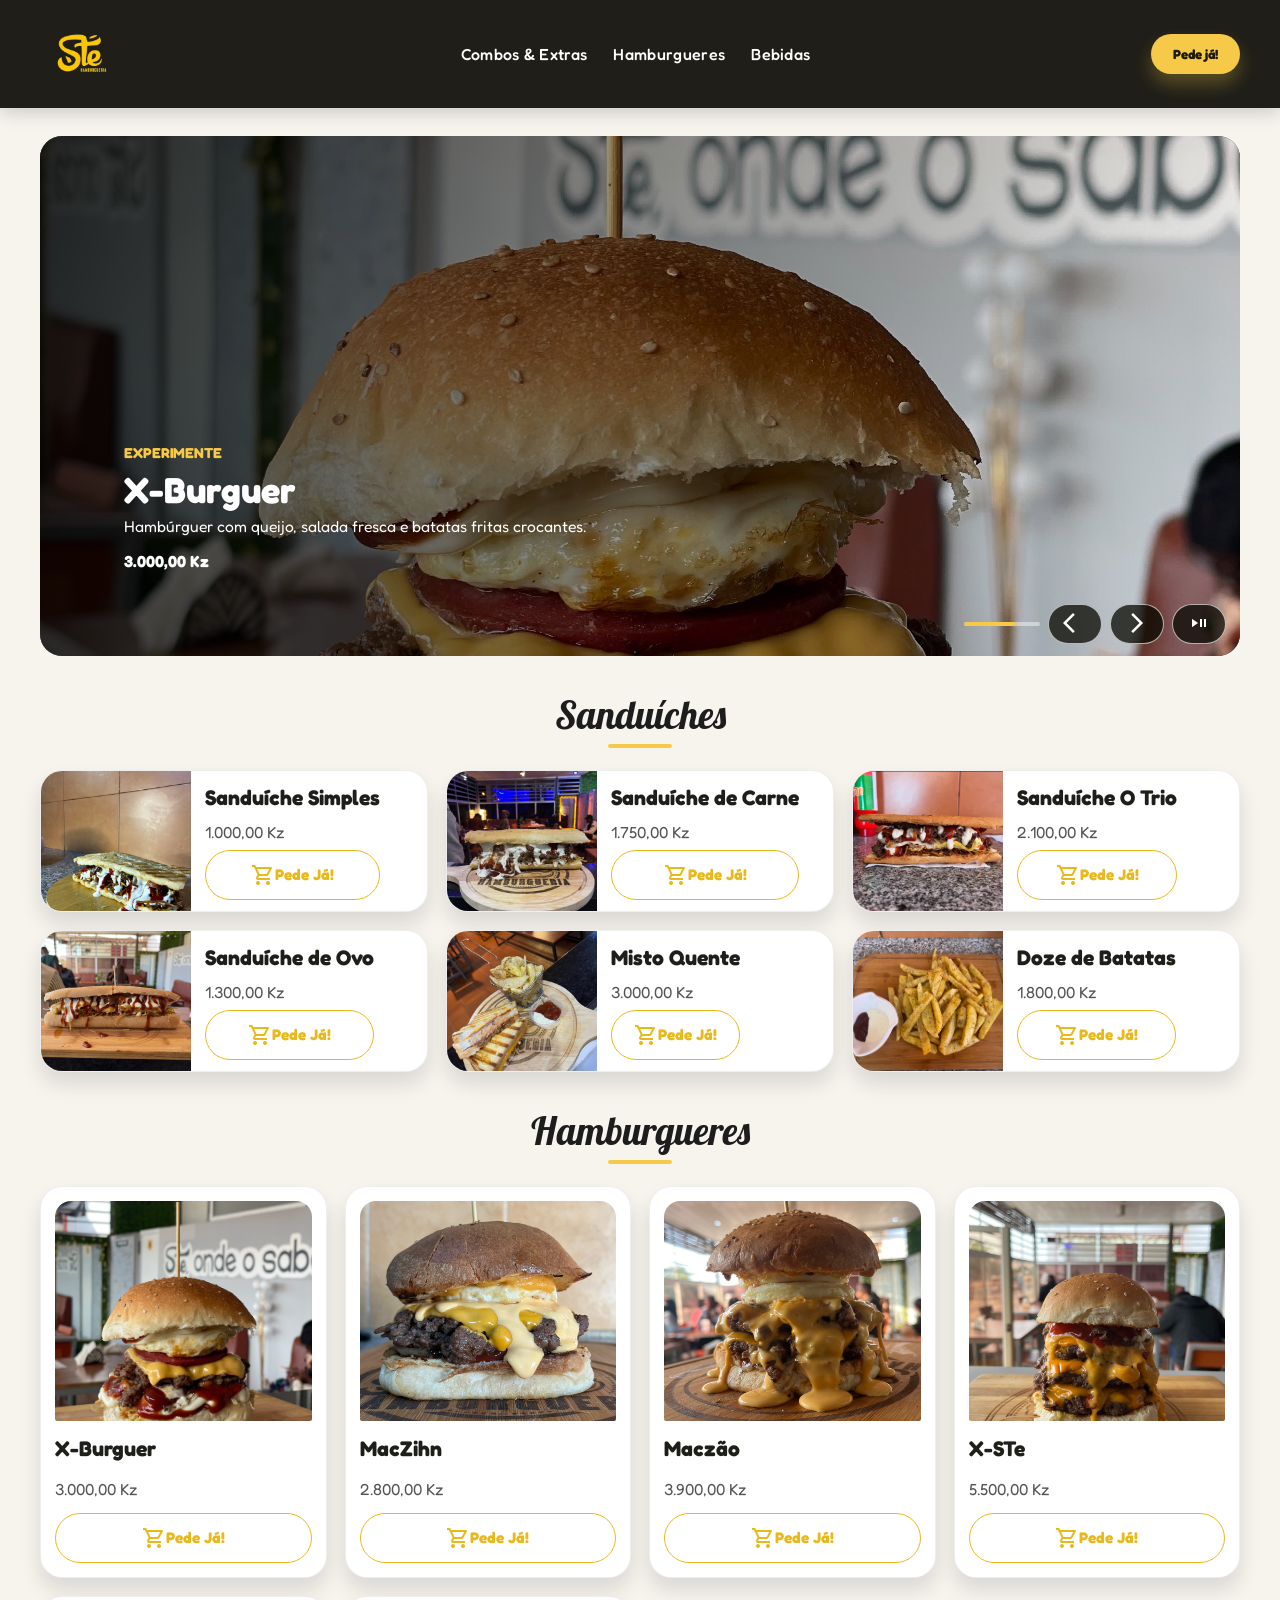
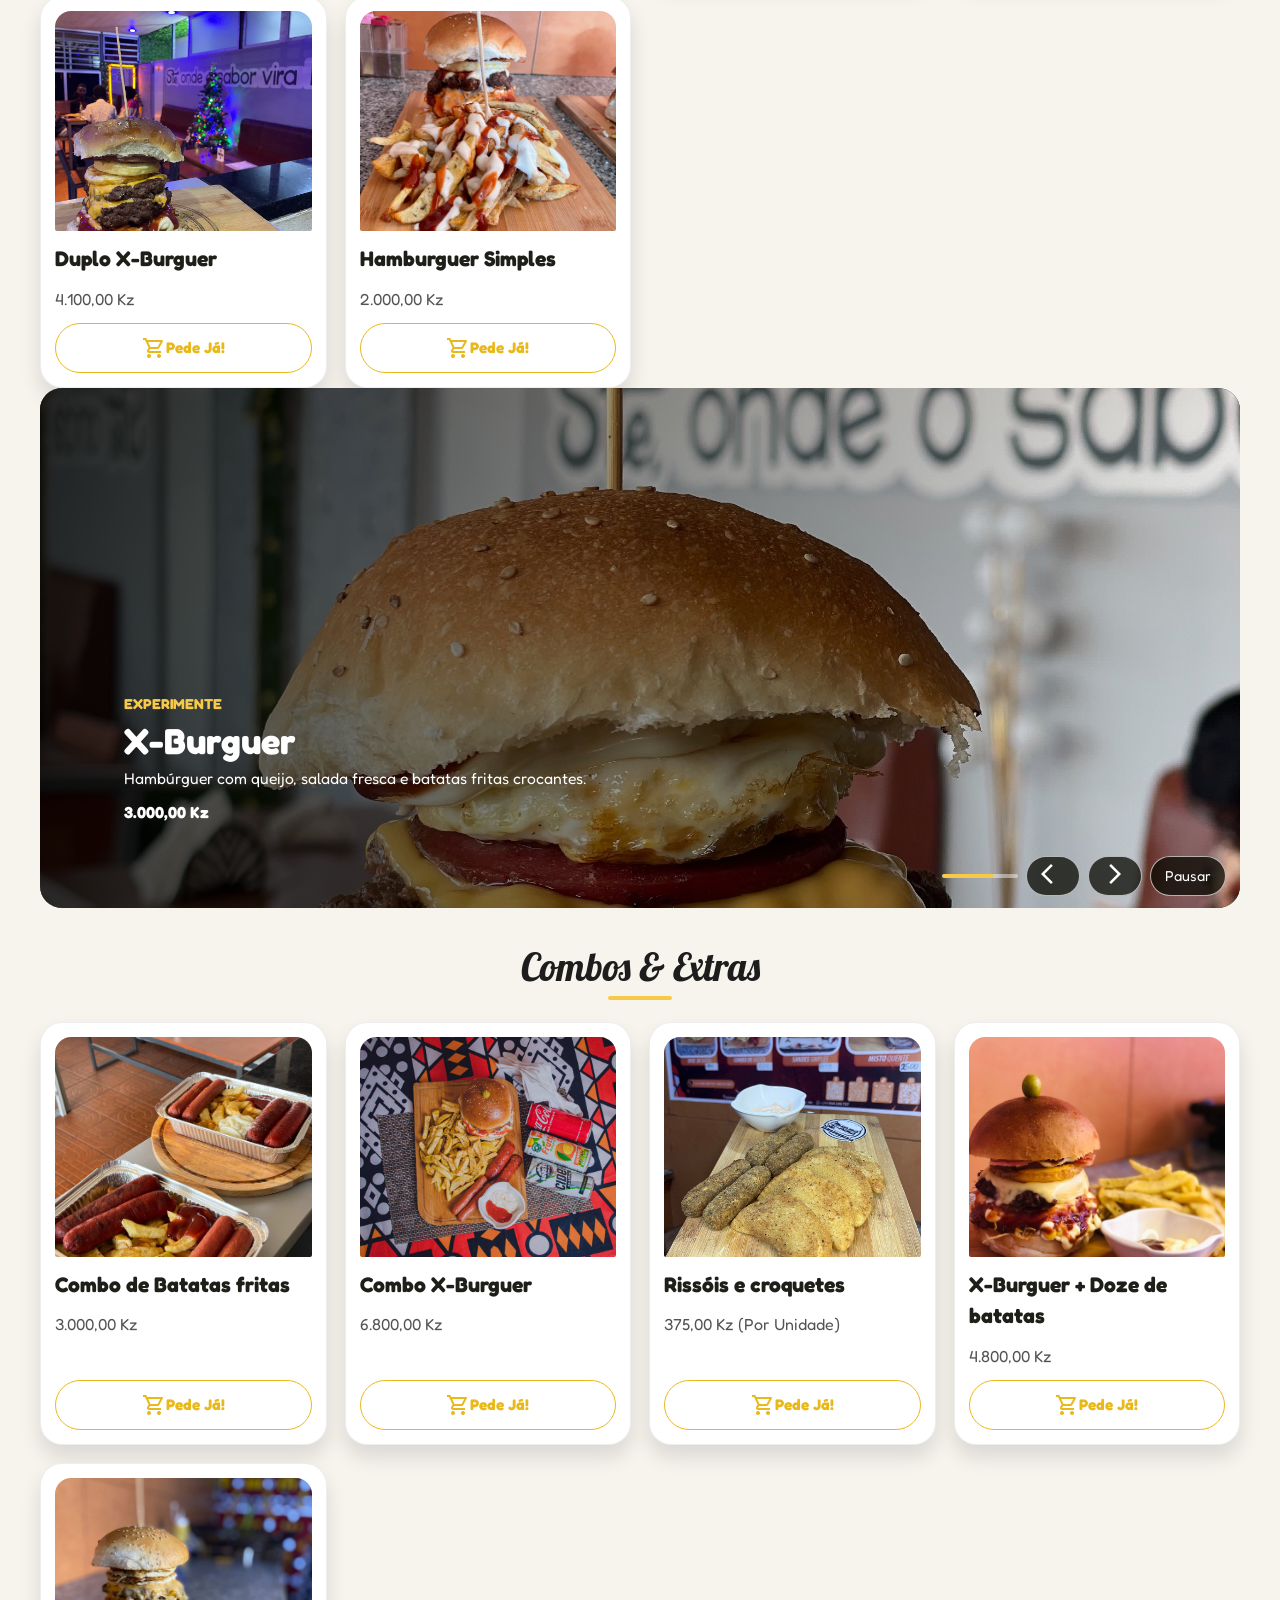
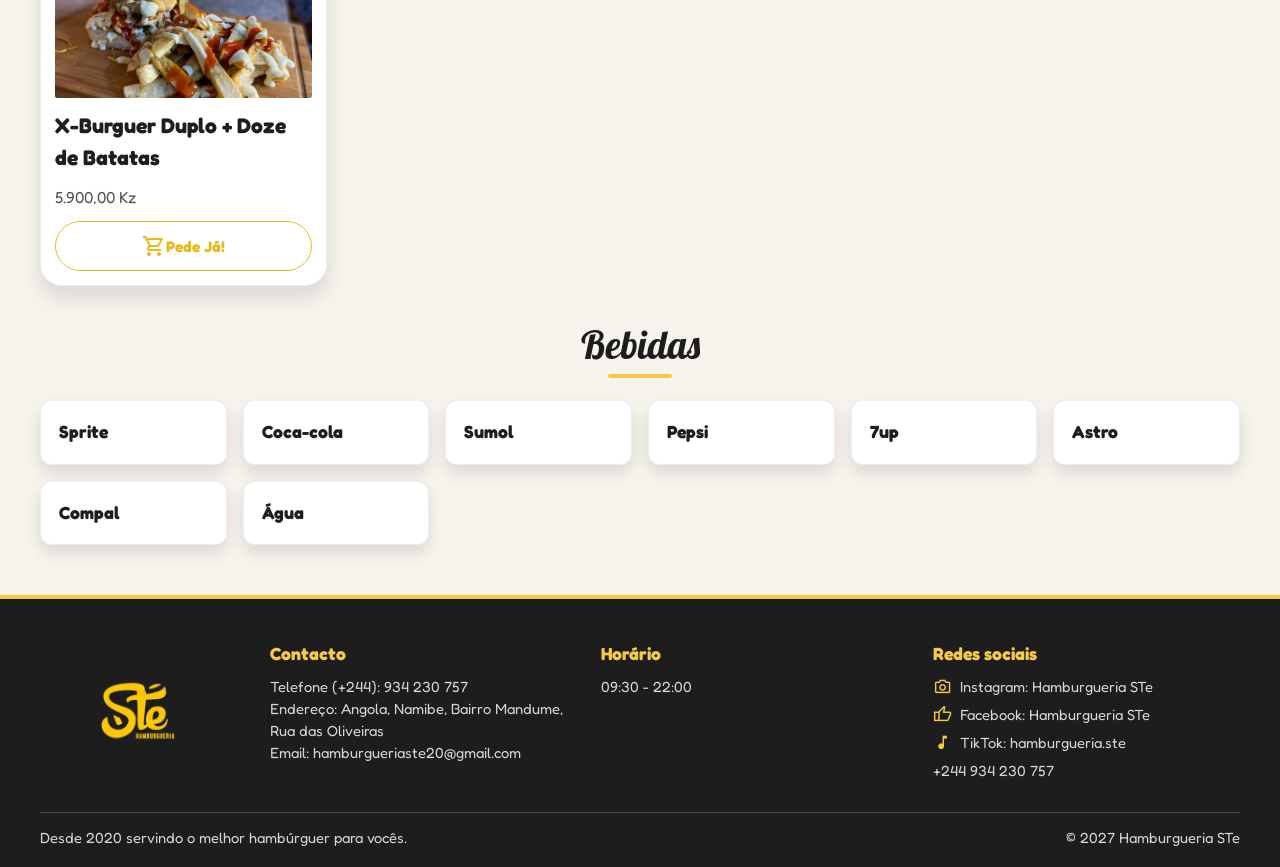
==== index.html @ 16512462 "Hamburgueria Ste" ====
<!DOCTYPE html>
<html lang="pt-br">
<head>
    <meta charset="UTF-8">
    <meta name="viewport" content="width=device-width, initial-scale=1.0">
    <title>STe | Hamburgueria & Pastelaria </title>
    <link rel="stylesheet" href="burguer.css">
    <link href="https://fonts.googleapis.com/css2?family=Material+Symbols+Outlined" rel="stylesheet" />
    <link rel="apple-touch-icon" sizes="180x180" href="/Informações/Menu/favicon_io/apple-touch-icon.png">
    <link rel="icon" type="image/png" sizes="32x32" href="/Informações/Menu/favicon_io/favicon-32x32.png">
    <link rel="icon" type="image/png" sizes="16x16" href="Informações/Menu/favicon_io/favicon-16x16.png">
    <link rel="manifest" href="/Informações/Menu/favicon_io/site.webmanifest">
    
</head>
<body>
    <header>
        <nav>
            <img src="Informações/logotipo-black sem fundo.jpeg" alt="Logo da Hamburgueria STe">
            <ul>
                <li><a href="#combos-extras">Combos & Extras</a></li>
                <li><a href="#hamburgueres">Hamburgueres</a></li>
                <li><a href="#bebidas">Bebidas</a></li>
            </ul>
            <a href="https://wa.me/244934230757?text=Ol%C3%A1%21%20Gostaria%20de%20fazer%20um%20pedido." target="_blank" rel="noopener noreferrer"><button>Pede já!</button></a>
        </nav>
    </header>
    <main>
        <section>
            <div class="banner-destaque" aria-label="Destaques de hambúrgueres">
                <img class="banner-imagem" src="Informações/Menu/X-Burguer.png" alt="X-Burguer">
                <div class="banner-conteudo">
                    <span>Experimente</span>
                    <h1 class="banner-titulo">X-Burguer</h1>
                    <p class="banner-descricao">Hambúrguer com queijo, salada fresca e batatas fritas crocantes.</p>
                    <strong class="banner-preco">3.000,00 Kz</strong>
                </div>
                <div class="banner-controles">
                    <div class="banner-progresso" role="progressbar" aria-label="Tempo até o próximo slide" aria-valuemin="0" aria-valuemax="100" aria-valuenow="0">
                        <span class="banner-progresso-preenchimento"></span>
                    </div>
                    <button class="banner-controle banner-anterior" type="button" aria-label="Ver slide anterior"><span class="material-symbols-outlined">arrow_back_ios</span></button>
                    <button class="banner-controle banner-proximo" type="button" aria-label="Ver próximo slide"><span class="material-symbols-outlined">arrow_forward_ios</span></button>
                    <button class="banner-controle banner-pausa" type="button" aria-label="Pausar slides" aria-pressed="false"><span class="material-symbols-outlined">play_pause</span></button>
                </div>
            </div>
        </section>
        <h1>Sanduíches</h1>
        <section class="Sandes">
            <section class="produtos">
                <img src="Informações/Menu/Sandes Simples.png" alt="Sanduíche Simples">
                <div class="info-produto">
                    <h2>Sanduíche Simples</h2>
                    <p>1.000,00 Kz </p>
                    <div class="pedido">
                         <span class="material-symbols-outlined">shopping_cart</span>Pede Já! 
                    </div>                    
                </div>
            </section>
            <section class="produtos">
                <img src="Informações/Menu/Sandes De Carne.png" alt="Sanduíche de Carne">
                <div class="info-produto">
                    <h2>Sanduíche de Carne</h2>
                    <p>1.750,00 Kz</p>
                    <div class="pedido">
                         <span class="material-symbols-outlined">shopping_cart</span>Pede Já!
                    </div>
                </div>
            </section>
            <section class="produtos">
                <img src="Informações/Menu/O Trio.png" alt="Sanduíche O Trio">
                <div class="info-produto">
                    <h2>Sanduíche O Trio</h2>
                    <p>2.100,00 Kz</p>
                    <div class="pedido">
                         <span class="material-symbols-outlined">shopping_cart</span>Pede Já!
                    </div>
                </div>
            </section>
            <section class="produtos">
                <img src="Informações/Menu/Sandes de Ovo e Salsicha.png" alt="Sanduíche de Ovo">
                <div class="info-produto">
                    <h2>Sanduíche de Ovo</h2>
                    <p>1.300,00 Kz</p>
                    <div class="pedido">
                         <span class="material-symbols-outlined">shopping_cart</span>Pede Já!
                    </div>
                </div>
            </section>
            <section class="produtos">
                <img src="Informações/Menu/Misto Quente.png" alt="Misto Quente">
                <div class="info-produto">
                    <h2>Misto Quente</h2>
                    <p>3.000,00 Kz</p>
                    <div class="pedido">
                         <span class="material-symbols-outlined">shopping_cart</span>Pede Já!
                    </div>
                </div>
            </section>
            <section class="produtos">
                <img src="Informações/Menu/Doze de Batatas.png" alt="Doze de Batatas">
                <div class="info-produto">
                    <h2>Doze de Batatas</h2>
                    <p>1.800,00 Kz</p>
                    <div class="pedido">
                         <span class="material-symbols-outlined">shopping_cart</span>Pede Já!
                    </div>
                </div>
            </section>
            
        </section>
        <h1>Hamburgueres</h1>
        <section class="Hamburgueres" id="hamburgueres">
            <section class="card-burguer">
                <img src="Informações/Menu/X-Burguer.png" alt="X-Burguer">
                <h2>X-Burguer</h2>
                <p>3.000,00 Kz</p>
                <div class="pedido">
                     <span class="material-symbols-outlined">shopping_cart</span>Pede Já!
                </div>
            </section>
            <section class="card-burguer">
                <img src="Informações/Menu/MacZinh.png" alt="MacZihn">
                <h2>MacZihn</h2>
                <p>2.800,00 Kz</p>
                <div class="pedido">
                     <span class="material-symbols-outlined">shopping_cart</span>Pede Já!
                </div>
            </section>
            <section class="card-burguer">
                <img src="Informações/Menu/Maczão.png" alt="Maczão">
                <h2>Maczão</h2>
                <p>3.900,00 Kz</p>
                <div class="pedido">
                     <span class="material-symbols-outlined">shopping_cart</span>Pede Já!
                </div>
            </section>
            <section class="card-burguer">
                <img src="Informações/Menu/X-STe.png" alt="X-STe">
                <h2>X-STe</h2>
                <p>5.500,00 Kz</p>
                <div class="pedido">
                     <span class="material-symbols-outlined">shopping_cart</span>Pede Já!
                </div>
            </section>
            <section class="card-burguer">
                <img src="Informações/Menu/Duplo X-Burguer.png" alt="Duplo X-Burguer">
                <h2>Duplo X-Burguer</h2>
                <p>4.100,00 Kz</p>
                <div class="pedido">
                     <span class="material-symbols-outlined">shopping_cart</span>Pede Já!
                </div>
            </section>
            <section class="card-burguer">
                <img src="Informações/Menu/O Clássico.png" alt="Hamburguer Simples">
                <h2>Hamburguer Simples</h2>
                <p>2.000,00 Kz</p>
                <div class="pedido">
                     <span class="material-symbols-outlined">shopping_cart</span>Pede Já!
                </div>
            </section>
        </section>
        <section>
            <div class="banner-destaque" aria-label="Destaques de hambúrgueres">
                <img class="banner-imagem" src="Informações/Menu/X-Burguer.png" alt="X-Burguer">
                <div class="banner-conteudo">
                    <span>Experimente</span>
                    <h1 class="banner-titulo">X-Burguer</h1>
                    <p class="banner-descricao">Hambúrguer com queijo, salada fresca e batatas fritas crocantes.</p>
                    <strong class="banner-preco">3.000,00 Kz</strong>
                </div>
                <div class="banner-controles">
                    <div class="banner-progresso" role="progressbar" aria-label="Tempo até o próximo slide" aria-valuemin="0" aria-valuemax="100" aria-valuenow="0">
                        <span class="banner-progresso-preenchimento"></span>
                    </div>
                    <button class="banner-controle banner-anterior" type="button" aria-label="Ver imagem anterior"><span class="material-symbols-outlined">arrow_back_ios</span></button>
                    <button class="banner-controle banner-proximo" type="button" aria-label="Ver próxima imagem"><span class="material-symbols-outlined">arrow_forward_ios</span></button>
                    <button class="banner-controle banner-pausa" type="button" aria-label="Pausar slides" aria-pressed="false">Pausar</button>
                </div>
            </div>
        </section>
        <h1 id="combos-extras">Combos & Extras</h1>
        <section class="Hamburgueres">
            <section class="card-burguer">
                <img src="Informações/Menu/Combo de Batatas fritas e Salsicha.png" alt="Combo de Batatas fritas">
                <h2>Combo de Batatas fritas</h2>
                <p>3.000,00 Kz</p>
                <div class="pedido">
                     <span class="material-symbols-outlined">shopping_cart</span>Pede Já!
                </div>
            </section>
            <section class="card-burguer">
                <img src="Informações/Menu/Combo X-Burguer.png" alt="Combo X-Burguer">
                <h2>Combo X-Burguer</h2>
                <p>6.800,00 Kz</p>
                <div class="pedido">
                     <span class="material-symbols-outlined">shopping_cart</span>Pede Já!
                </div>
            </section>
            <section class="card-burguer">
                <img src="Informações/Menu/Rissóis e croquetes.png" alt="Rissóis e croquetes">
                <h2>Rissóis e croquetes</h2>
                <p>375,00 Kz (Por Unidade)</p>
                <div class="pedido">
                     <span class="material-symbols-outlined">shopping_cart</span>Pede Já!
                </div>
            </section>
            <section class="card-burguer">
                <img src="Informações/Menu/X-Burguer + Doze de batatas.png" alt="X-Burguer + Doze de batatas">
                <h2>X-Burguer + Doze de batatas</h2>
                <p>4.800,00 Kz</p>
                <div class="pedido">
                     <span class="material-symbols-outlined">shopping_cart</span>Pede Já!
                </div>
            </section>
            <section class="card-burguer">
                <img src="Informações/Menu/X-Burguer Duplo + Doze de Batatas.png" alt="X-Burguer Duplo + Doze de Batatas">
                <h2>X-Burguer Duplo + Doze de Batatas</h2>
                <p>5.900,00 Kz</p>
                <div class="pedido">
                     <span class="material-symbols-outlined">shopping_cart</span>Pede Já!
                </div>
            </section>
        </section>
        <h1 id="bebidas">Bebidas</h1>
        <section class="lista-bebidas" aria-label="Bebidas disponíveis">
            <article class="bebida-item"><h2>Sprite</h2></article>
            <article class="bebida-item"><h2>Coca-cola</h2></article>
            <article class="bebida-item"><h2>Sumol</h2></article>
            <article class="bebida-item"><h2>Pepsi</h2></article>
            <article class="bebida-item"><h2>7up</h2></article>
            <article class="bebida-item"><h2>Astro</h2></article>
            <article class="bebida-item"><h2>Compal</h2></article>
            <article class="bebida-item"><h2>Água</h2></article>
        </section>
    </main>
    <dialog class="pedido-dialog" id="selecao-bebida">
        <form id="form-pedido">
            <span class="pedido-dialog-etiqueta">Seu pedido</span>
            <h2>Escolha uma bebida</h2>
            <p id="comida-selecionada" class="pedido-dialog-comida"></p>
            <fieldset class="bebidas-opcoes">
                <legend>Bebida</legend>
                <label class="bebida-opcao"><input type="radio" name="bebida" value="Sprite" required><span class="material-symbols-outlined" aria-hidden="true">local_drink</span><span>Sprite</span></label>
                <label class="bebida-opcao"><input type="radio" name="bebida" value="Coca-cola" required><span class="material-symbols-outlined" aria-hidden="true">local_drink</span><span>Coca-cola</span></label>
                <label class="bebida-opcao"><input type="radio" name="bebida" value="Sumol" required><span class="material-symbols-outlined" aria-hidden="true">local_drink</span><span>Sumol</span></label>
                <label class="bebida-opcao"><input type="radio" name="bebida" value="Pepsi" required><span class="material-symbols-outlined" aria-hidden="true">local_drink</span><span>Pepsi</span></label>
                <label class="bebida-opcao"><input type="radio" name="bebida" value="7up" required><span class="material-symbols-outlined" aria-hidden="true">local_drink</span><span>7up</span></label>
                <label class="bebida-opcao"><input type="radio" name="bebida" value="Astro" required><span class="material-symbols-outlined" aria-hidden="true">local_drink</span><span>Astro</span></label>
                <label class="bebida-opcao"><input type="radio" name="bebida" value="Compal" required><span class="material-symbols-outlined" aria-hidden="true">local_drink</span><span>Compal</span></label>
                <label class="bebida-opcao"><input type="radio" name="bebida" value="Água" required><span class="material-symbols-outlined" aria-hidden="true">water_drop</span><span>Água</span></label>
                <label class="bebida-opcao bebida-sem"><input type="radio" name="bebida" value="Nenhuma bebida" required><span class="material-symbols-outlined" aria-hidden="true">do_not_disturb_on</span><span>Nenhuma bebida</span></label>
            </fieldset>
            <div class="pedido-dialog-acoes">
                <button class="dialog-cancelar" id="cancelar-pedido" type="button">Cancelar</button>
                <button class="dialog-confirmar" type="submit" disabled>Enviar pelo WhatsApp</button>
            </div>
        </form>
    </dialog>
    <footer class="site-footer">
        <div class="footer-conteudo">
            <a class="footer-marca" href="burguer.html" aria-label="Página inicial da Hamburgueria STe">
                <img src="Informações/logotipo-black sem fundo.jpeg" alt="Logo da Hamburgueria STe">
            </a>
            <div class="footer-colunas">
                <section class="footer-bloco">
                    <h2>Contacto</h2>
                    <p>Telefone (+244): 934 230 757</p>
                    <p>Endereço: Angola, Namibe, Bairro Mandume, Rua das Oliveiras</p>
                    <p>Email: hamburgueriaste20@gmail.com</p>
                </section>
                <section class="footer-bloco">
                    <h2>Horário</h2>
                    <p>09:30 - 22:00</p>
                </section>
                <section class="footer-bloco">
                    <h2>Redes sociais</h2>
                    <a class="footer-social" href="https://www.instagram.com/hamburgueria.ste/" target="_blank" rel="noopener noreferrer" aria-label="Instagram da Hamburgueria STe">
                        <span class="material-symbols-outlined" aria-hidden="true">photo_camera</span><span>Instagram: Hamburgueria STe</span>
                    </a>
                    <a class="footer-social" href="https://www.facebook.com/HamburgueriaSTe/" target="_blank" rel="noopener noreferrer" aria-label="Facebook da Hamburgueria STe">
                        <span class="material-symbols-outlined" aria-hidden="true">thumb_up</span><span>Facebook: Hamburgueria STe</span>
                    </a>
                    <a class="footer-social" href="https://www.tiktok.com/@hamburgueria.ste" target="_blank" rel="noopener noreferrer" aria-label="TikTok da Hamburgueria STe">
                        <span class="material-symbols-outlined" aria-hidden="true">music_note</span><span>TikTok: hamburgueria.ste</span>
                    </a>
                    <p>+244 934 230 757</p>
                </section>
            </div>
        </div>
        <div class="footer-final">
            <p>Desde 2020 servindo o melhor hambúrguer para vocês.</p>
            <p>&copy; 2027 Hamburgueria STe</p>
        </div>
    </footer>
    <script>
        const numeroWhatsApp = "244934230757";
        const dialogPedido = document.getElementById("selecao-bebida");
        const formularioPedido = document.getElementById("form-pedido");
        const comidaSelecionada = document.getElementById("comida-selecionada");
        const botaoEnviarPedido = formularioPedido.querySelector("[type='submit']");
        let comidaDoPedido = "";

        document.querySelectorAll(".pedido").forEach((pedido) => {
            const produto = pedido.closest(".produtos, .card-burguer");
            const nomeProduto = produto?.querySelector("h2")?.textContent.trim();
            if (!nomeProduto) return;

            const botaoPedido = document.createElement("button");
            botaoPedido.className = pedido.className;
            botaoPedido.type = "button";
            botaoPedido.innerHTML = pedido.innerHTML;
            botaoPedido.addEventListener("click", () => {
                comidaDoPedido = nomeProduto;
                comidaSelecionada.textContent = comidaDoPedido;
                formularioPedido.reset();
                botaoEnviarPedido.disabled = true;
                dialogPedido.showModal();
            });
            pedido.replaceWith(botaoPedido);
        });

        document.getElementById("cancelar-pedido").addEventListener("click", () => {
            dialogPedido.close();
        });

        formularioPedido.addEventListener("change", (evento) => {
            if (evento.target.name === "bebida") {
                botaoEnviarPedido.disabled = !formularioPedido.querySelector("input[name='bebida']:checked");
            }
        });

        formularioPedido.addEventListener("submit", (evento) => {
            evento.preventDefault();
            const bebida = formularioPedido.querySelector("input[name='bebida']:checked")?.value;
            if (!bebida) return;

            const mensagem = bebida === "Nenhuma bebida"
                ? `Olá! Eu gostaria de ${comidaDoPedido} sem bebida.`
                : `Olá! Eu gostaria de ${comidaDoPedido} com ${bebida}.`;
            const urlWhatsApp = `https://wa.me/${numeroWhatsApp}?text=${encodeURIComponent(mensagem)}`;
            window.open(urlWhatsApp, "_blank", "noopener,noreferrer");
            dialogPedido.close();
        });

        const destaques = [
            {
                imagem: "Informações/Menu/X-Burguer.png",
                alt: "X-Burguer",
                nome: "X-Burguer",
                descricao: "Hambúrguer com queijo, salada fresca e batatas fritas crocantes.",
                preco: "3.000,00 Kz"
            },
            {
                imagem: "Informações/Menu/MacZinh.png",
                alt: "MacZihn",
                nome: "MacZihn",
                descricao: "Hambúrguer suculento com bacon e batatas fritas para acompanhar.",
                preco: "2.800,00 Kz"
            },
            {
                imagem: "Informações/Menu/Maczão.png",
                alt: "Maczão",
                nome: "Maczão",
                descricao: "Pão com gergelim, queijo derretido e salada fresca.",
                preco: "3.900,00 Kz"
            },
            {
                imagem: "Informações/Menu/X-STe.png",
                alt: "X-STe",
                nome: "X-STe",
                descricao: "Um hambúrguer caprichado, preparado para matar a sua fome.",
                preco: "5.500,00 Kz"
            },
            {
                imagem: "Informações/Menu/Duplo X-Burguer.png",
                alt: "Duplo X-Burguer",
                nome: "Duplo X-Burguer",
                descricao: "Hambúrguer com queijo e salada, acompanhado de batatas crocantes.",
                preco: "4.100,00 Kz"
            }
        ];

        function iniciarBanner(banner) {
            const bannerImagem = banner.querySelector(".banner-imagem");
            const bannerTitulo = banner.querySelector(".banner-titulo");
            const bannerDescricao = banner.querySelector(".banner-descricao");
            const bannerPreco = banner.querySelector(".banner-preco");
            const bannerProgresso = banner.querySelector(".banner-progresso");
            const bannerProgressoPreenchimento = banner.querySelector(".banner-progresso-preenchimento");
            const botaoPausa = banner.querySelector(".banner-pausa");
            const slides = destaques;
            const duracaoSlide = 6000;
            const duracaoTransicao = 450;
            let destaqueAtual = 0;
            let trocandoDestaque = false;
            let pausado = false;
            let somAtivo = false;
            let tempoDecorrido = 0;
            let inicioSlide = performance.now();
            let quadroProgresso;

            function aplicarDestaque(destaque) {
                bannerTitulo.textContent = destaque.nome;
                bannerDescricao.textContent = destaque.descricao;
                bannerPreco.textContent = destaque.preco;
                bannerImagem.src = destaque.imagem;
                bannerImagem.alt = destaque.alt;
            }

            function atualizarProgresso(agora) {
                if (pausado || trocandoDestaque) return;

                tempoDecorrido = agora - inicioSlide;
                const porcentagem = Math.min((tempoDecorrido / duracaoSlide) * 100, 100);
                bannerProgressoPreenchimento.style.width = `${porcentagem}%`;
                bannerProgresso.setAttribute("aria-valuenow", Math.round(porcentagem));

                if (tempoDecorrido >= duracaoSlide) {
                    mostrarDestaque(destaqueAtual + 1);
                    return;
                }

                quadroProgresso = requestAnimationFrame(atualizarProgresso);
            }

            function iniciarProgresso() {
                inicioSlide = performance.now() - tempoDecorrido;
                quadroProgresso = requestAnimationFrame(atualizarProgresso);
            }

            function mostrarDestaque(indice) {
                if (trocandoDestaque) return;

                trocandoDestaque = true;
                cancelAnimationFrame(quadroProgresso);
                banner.classList.add("trocando");

                setTimeout(() => {
                    destaqueAtual = (indice + slides.length) % slides.length;
                    aplicarDestaque(slides[destaqueAtual]);
                    banner.classList.remove("trocando");
                    bannerProgressoPreenchimento.style.width = "0%";
                    bannerProgresso.setAttribute("aria-valuenow", "0");
                    tempoDecorrido = 0;
                    trocandoDestaque = false;
                    if (!pausado) iniciarProgresso();
                }, duracaoTransicao);
            }

            banner.querySelector(".banner-anterior").addEventListener("click", () => {
                mostrarDestaque(destaqueAtual - 1);
            });

            banner.querySelector(".banner-proximo").addEventListener("click", () => {
                mostrarDestaque(destaqueAtual + 1);
            });

            botaoPausa.addEventListener("click", () => {
                if (trocandoDestaque) return;

                pausado = !pausado;
                botaoPausa.textContent = pausado ? "Continuar" : "Pausar";
                botaoPausa.setAttribute("aria-label", pausado ? "Continuar slides" : "Pausar slides");
                botaoPausa.setAttribute("aria-pressed", String(pausado));

                if (pausado) {
                    tempoDecorrido = performance.now() - inicioSlide;
                    cancelAnimationFrame(quadroProgresso);
                } else {
                    iniciarProgresso();
                }
            });

            aplicarDestaque(slides[destaqueAtual]);
            iniciarProgresso();
        }

        document.querySelectorAll(".banner-destaque").forEach(iniciarBanner);
    </script>
</body>
</html>
---- burguer.css ----
@charset "UTF-8";
@import url('https://fonts.googleapis.com/css2?family=Fredoka:wght@300;400;500;600;700&family=Lobster&display=swap');

:root {
    --preto: #080802e7;
    --preto-suave: #1d1d1d;
    --dourado: #f7c948;
    --dourado-escuro: #e9b91c;
    --off-white: #f7f4ee;
    --cinza-claro: #efeae2;
    --branco: #ffffff;
    --sombra: rgba(17, 17, 17, 0.12);
}

* {
    margin: 0;
    padding: 0;
    box-sizing: border-box;
}

html {
    scroll-behavior: smooth;
}

body {
    font-family: 'Fredoka', sans-serif;
    background: var(--off-white);
    color: var(--preto);
    overflow-x: clip;
    line-height: 1.5;
}

img {
    max-width: 100%;
    display: block;
}

header {
    background: var(--preto);
    box-shadow: 0 4px 18px rgba(0, 0, 0, 0.18);
    position: sticky;
    top: 0;
    z-index: 99;
}

nav {
    display: flex;
    align-items: center;
    justify-content: space-between;
    width: min(1200px, calc(100% - 32px));
    margin: 0 auto;
    padding: 14px 0;
}

nav ul {
    display: flex;
    align-items: center;
    gap: 26px;
    list-style: none;
}

nav ul li a {
    text-decoration: none;
    color: var(--branco);
    font-size: 1rem;
    font-weight: 500;
    letter-spacing: 0.02em;
    transition: color 0.2s ease;
}

nav ul li a:hover {
    color: var(--dourado);
}

nav > img {
    height: 80px;
    object-fit: contain;
}

.cta-button {
    text-decoration: none;
}

nav > a > button,
.btn,
.pedido {
    border: none;
    cursor: pointer;
    font-family: 'Fredoka', sans-serif;
    font-weight: 700;
    transition: transform 0.2s ease, box-shadow 0.2s ease;
}

nav > a > button {
    background: var(--dourado);
    color: var(--preto);
    padding: 12px 22px;
    border-radius: 999px;
    box-shadow: 0 10px 18px rgba(247, 201, 72, 0.28);
}

main {
    width: min(1200px, calc(100% - 32px));
    margin: 0 auto;
    padding: 28px 0 50px;
}

main > h1 {
    position: relative;
    width: fit-content;
    margin: 36px auto 22px;
    padding: 0 12px 10px;
    color: var(--preto-suave);
    font-family: 'Lobster', cursive;
    font-size: 2.4rem;
    font-weight: 400;
    line-height: 1.2;
    text-align: center;
}

main > h1::after {
    position: absolute;
    bottom: 0;
    left: 50%;
    width: 64px;
    height: 4px;
    transform: translateX(-50%);
    border-radius: 999px;
    background: var(--dourado);
    content: "";
}

.hero {
    display: grid;
    grid-template-columns: 1.1fr 0.9fr;
    align-items: center;
    gap: 32px;
    background: var(--preto);
    border-radius: 28px;
    padding: 38px 32px;
    box-shadow: 0 18px 35px rgba(17, 17, 17, 0.12);
    margin-bottom: 28px;
}

.hero-text {
    display: flex;
    flex-direction: column;
    gap: 18px;
}

.tag {
    align-self: flex-start;
    background: var(--dourado);
    color: var(--preto);
    border-radius: 999px;
    padding: 8px 16px;
    font-size: 0.76rem;
    font-weight: 700;
    letter-spacing: 0.06em;
    text-transform: uppercase;
}

.hero-text h1 {
    font-size: clamp(2.5rem, 5vw, 4
    rem);
    line-height: 1.03;
    color: var(--branco);
}

.hero-text p {
    font-size: 1.08rem;
    line-height: 1.7;
    color: rgba(255, 255, 255, 0.75);
    max-width: 560px;
}

.hero-actions {
    display: flex;
    align-items: center;
    gap: 14px;
    margin-top: 6px;
}

.btn {
    display: inline-flex;
    align-items: center;
    justify-content: center;
    text-decoration: none;
    padding: 14px 24px;
    border-radius: 999px;
    font-size: 1rem;
}

.btn-primary {
    background: var(--dourado);
    color: var(--preto);
    box-shadow: 0 12px 20px rgba(247, 201, 72, 0.26);
}

.btn-secondary {
    background: transparent;
    color: var(--branco);
    border: 1px solid rgba(255, 255, 255, 0.35);
}

.hero-visual {
    display: flex;
    justify-content: center;
}

.hero-visual img {
    width: min(100%, 500px);
    height: 420px;
    object-fit: cover;
    border-radius: 22px;
    border: 2px solid rgba(247, 201, 72, 0.35);
    box-shadow: 0 24px 32px rgba(0, 0, 0, 0.25);
}

.banners {
    display: grid;
    grid-template-columns: repeat(3, minmax(0, 1fr));
    gap: 18px;
    margin-bottom: 30px;
}

.banner {
    padding: 22px 20px;
    border-radius: 20px;
    display: flex;
    flex-direction: column;
    gap: 8px;
    box-shadow: 0 10px 20px rgba(17, 17, 17, 0.05);
    border: 1px solid rgba(17, 17, 17, 0.06);
}

.banner-red {
    background: var(--preto);
    color: var(--branco);
}

.banner-yellow {
    background: var(--dourado);
    color: var(--preto);
}

.banner-dark {
    background: #1f1f1f;
    color: var(--branco);
}

.banner strong {
    font-size: 1.2rem;
}

.banner span {
    opacity: 0.82;
}

.Sandes,
.Hamburgueres {
    display: grid;
    gap: 18px;
    margin-top: 18px;
}
    .lista-bebidas {
        display: grid;
        grid-template-columns: repeat(auto-fit, minmax(min(180px, 100%), 1fr));
        gap: 16px;
        margin-top: 18px;
    }
    .bebida-item {
        min-width: 0;
        padding: 18px;
        border: 1px solid rgba(17, 17, 17, 0.07);
        border-radius: 12px;
        background: var(--branco);
        box-shadow: 0 8px 16px var(--sombra);
    }
    .bebida-item h2 {
        color: var(--preto);
        font-size: 1.1rem;
    }
    .bebida-item p {
        margin-top: 6px;
        color: rgba(17, 17, 17, 0.72);
    }

.Sandes {
    grid-template-columns: repeat(auto-fit, minmax(min(300px, 100%), 1fr));
}

.Hamburgueres {
    grid-template-columns: repeat(auto-fit, minmax(min(240px, 100%), 1fr));
}

.produtos,
.card-burguer {
    background: var(--branco);
    border: 1px solid rgba(17, 17, 17, 0.07);
    border-radius: 22px;
    box-shadow: 0 12px 20px var(--sombra);
    overflow: hidden;
}

.produtos {
    display: flex;
    align-items: center;
    gap: 14px;
}

.produtos img {
    width: 150px;
    height: 140px;
    object-fit: cover;
    border-top-left-radius: 16px;
    border-bottom-left-radius: 16px;
    flex-shrink: 0;
}

.info-produto {
    display: flex;
    flex-direction: column;
    gap: 6px;
}

.info-produto h2,
.card-burguer h2 {
    font-size: 1.32rem;
    color: var(--preto);
}

.info-produto p,
.card-burguer p {
    color: rgba(17, 17, 17, 0.72);
    line-height: 1.5;
}

.card-burguer {
    display: flex;
    flex-direction: column;
    gap: 12px;
    padding: 14px;
}

.card-burguer img {
    width: 100%;
    height: 220px;
    object-fit: cover;
    border-top-left-radius: 16px;
    border-top-right-radius: 16px;
    border-bottom-left-radius: 2px;
    border-bottom-right-radius: 2px;
}

.pedido {
    margin-top: auto;
    display: inline-flex;
    align-items: center;
    justify-content: center;
    background: #ffffff;
    border: var(--dourado-escuro);
    color: var(--dourado-escuro);
    padding: 12px 18px;
    border-radius: 999px;
    font-size: 0.96rem;
    border: 1px solid ;
    text-decoration: none;
        font-family: 'Fredoka', sans-serif;
        font-weight: 700;
        cursor: pointer;
}

.pedido:hover {
    color: var(--preto-suave);
    background: var(--dourado-escuro);
    transition-delay: 0.5s;
    transition: color 1s;
}

.banner-destaque {
    position: relative;
    width: 100%;
    min-width: 0;
    height: clamp(360px, 44vw, 520px);
    margin-bottom: 30px;
    overflow: hidden;
    border-radius: 22px;
    background: var(--preto-suave);
}

.banner-destaque::after {
    position: absolute;
    inset: 0;
    background: linear-gradient(90deg, rgba(0, 0, 0, 0.78), rgba(0, 0, 0, 0.04));
    content: "";
}

.banner-destaque img {
    position: absolute;
    inset: 0;
    width: 100%;
    height: 100%;
    object-fit: cover;
    transition: opacity 0.45s cubic-bezier(0.22, 0.61, 0.36, 1), transform 0.45s cubic-bezier(0.22, 0.61, 0.36, 1);
}

.banner-destaque img[hidden] {
    display: none;
}

.banner-conteudo {
    position: absolute;
    z-index: 1;
    right: 7%;
    bottom: 16%;
    left: 7%;
    max-width: 520px;
    color: var(--branco);
    transition: opacity 0.45s cubic-bezier(0.22, 0.61, 0.36, 1), transform 0.45s cubic-bezier(0.22, 0.61, 0.36, 1);
}

.banner-conteudo span {
    color: var(--dourado);
    font-weight: 700;
    font-size: 0.9rem;
    text-transform: uppercase;
}

.banner-conteudo h1 {
    margin: 6px 0;
    font-size: 2.25rem;
    line-height: 1.1;
}

.banner-conteudo p {
    font-size: 0.98rem;
}

.banner-conteudo strong {
    display: block;
    margin-top: 10px;
    color: var(--branco);
    font-size: 1rem;
    font-weight: 700;
}

.banner-controles {
    position: absolute;
    z-index: 2;
    right: 14px;
    bottom: 12px;
    display: flex;
    align-items: center;
    gap: 8px;
}

.banner-controle {
    min-height: 40px;
    padding: 0 14px;
    border: 1px solid rgba(255, 255, 255, 0.65);
    border-radius: 999px;
    background: rgba(8, 8, 2, 0.75);
    color: var(--branco);
    cursor: pointer;
    font-family: 'Fredoka', sans-serif;
    font-size: 0.9rem;
    transition: background 0.2s ease, color 0.2s ease;
}

.banner-controle:focus-visible {
    outline: 2px solid var(--dourado);
    outline-offset: 2px;
}

.banner-progresso {
    flex: 0 1 76px;
    width: 76px;
    min-width: 48px;
    height: 4px;
    overflow: hidden;
    border-radius: 999px;
    background: rgba(255, 255, 255, 0.45);
}

.banner-progresso span {
    display: block;
    width: 0;
    height: 100%;
    border-radius: inherit;
    background: var(--dourado);
}

.banner-destaque.trocando img {
    opacity: 0;
    transform: scale(1.02);
}

.banner-destaque.trocando .banner-conteudo {
    opacity: 0;
    transform: translateY(10px);
}

.site-footer {
    padding: 42px max(16px, calc((100% - 1200px) / 2)) 18px;
    background: var(--preto-suave);
    color: var(--branco);
    border-top: 4px solid var(--dourado);
}

.footer-conteudo {
    display: grid;
    grid-template-columns: 190px 1fr;
    align-items: center;
    gap: 40px;
}

.footer-marca img {
    width: 100%;
    max-width: 190px;
    max-height: 120px;
    object-fit: contain;
}

.footer-colunas {
    display: grid;
    grid-template-columns: repeat(3, minmax(0, 1fr));
    gap: 24px;
}

.footer-bloco h2 {
    margin-bottom: 8px;
    color: var(--dourado);
    font-size: 1.1rem;
}

.footer-bloco p,
.footer-final p {
    overflow-wrap: anywhere;
    color: rgba(255, 255, 255, 0.82);
    font-size: 0.92rem;
}

.footer-social {
    display: flex;
    align-items: center;
    gap: 8px;
    margin-bottom: 6px;
    color: rgba(255, 255, 255, 0.82);
    font-size: 0.92rem;
    text-decoration: none;
}

.footer-social .material-symbols-outlined {
    color: var(--dourado);
    font-size: 1.2rem;
}

.footer-social:hover {
    color: var(--dourado);
}

#hamburgueres,
#combos-extras {
    scroll-margin-top: 120px;
}

.footer-final {
    display: flex;
    justify-content: space-between;
    gap: 16px;
    margin-top: 30px;
    padding-top: 14px;
    border-top: 1px solid rgba(255, 255, 255, 0.2);
}
.pedido-dialog {
    width: min(460px, calc(100% - 32px));
    max-height: min(90vh, 680px);
    margin: auto;
    padding: 24px;
    overflow-y: auto;
    border: 0;
    border-radius: 16px;
    background: var(--off-white);
    color: var(--preto);
    box-shadow: 0 20px 60px rgba(0, 0, 0, 0.3);
}

.pedido-dialog::backdrop {
    background: rgba(0, 0, 0, 0.65);
    backdrop-filter: blur(3px);
}

.pedido-dialog-etiqueta {
    color: #86630b;
    font-size: 0.76rem;
    font-weight: 700;
    text-transform: uppercase;
}

.pedido-dialog h2 {
    margin: 4px 0 8px;
    font-size: 1.6rem;
}

.pedido-dialog-comida {
    margin-bottom: 16px;
    padding: 10px 12px;
    border-left: 3px solid var(--dourado-escuro);
    background: var(--branco);
    font-weight: 600;
}

.bebidas-opcoes {
    display: grid;
    grid-template-columns: repeat(3, minmax(0, 1fr));
    gap: 8px;
    min-width: 0;
    padding: 0;
    border: 0;
}

.bebidas-opcoes legend {
    margin-bottom: 8px;
    font-weight: 600;
}

.bebida-opcao {
    position: relative;
    display: flex;
    min-width: 0;
    min-height: 78px;
    flex-direction: column;
    align-items: center;
    justify-content: center;
    gap: 5px;
    padding: 8px 5px;
    border: 1px solid rgba(17, 17, 17, 0.14);
    border-radius: 10px;
    background: var(--branco);
    color: var(--preto);
    cursor: pointer;
    font-size: 0.86rem;
    font-weight: 600;
    text-align: center;
    transition: border-color 0.18s ease, background 0.18s ease, box-shadow 0.18s ease;
}

.bebida-opcao input {
    position: absolute;
    inset: 0;
    width: 100%;
    height: 100%;
    margin: 0;
    opacity: 0;
    cursor: pointer;
}

.bebida-opcao:has(input:checked) {
    border-color: var(--dourado-escuro);
    background: #fff8e5;
    box-shadow: inset 0 0 0 1px var(--dourado-escuro);
}

.bebida-opcao:has(input:focus-visible) {
    outline: 2px solid var(--preto-suave);
    outline-offset: 2px;
}

.bebida-opcao .material-symbols-outlined {
    color: #86630b;
    font-size: 1.35rem;
}

.bebida-sem {
    grid-column: span 2;
    min-height: 54px;
    flex-direction: row;
}

.pedido-dialog-acoes {
    display: flex;
    flex-wrap: wrap;
    justify-content: flex-end;
    gap: 10px;
    margin-top: 20px;
}

.pedido-dialog-acoes button {
    min-height: 44px;
    padding: 0 14px;
    border: 0;
    border-radius: 8px;
    font: inherit;
    font-weight: 600;
    cursor: pointer;
}

.dialog-cancelar {
    background: var(--cinza-claro);
    color: var(--preto);
}

.dialog-confirmar {
    background: var(--dourado);
    color: var(--preto);
}

.dialog-confirmar:disabled {
    cursor: not-allowed;
    opacity: 0.5;
}

#bebidas {
    scroll-margin-top: 120px;
}

@media (prefers-reduced-motion: reduce) {
    .banner-destaque img,
    .banner-conteudo,
    .banner-controle {
        transition: none;
    }
}

@media (max-width: 840px) {
    nav {
        flex-wrap: wrap;
        justify-content: center;
        gap: 12px;
        padding: 18px 0;
    }

    nav ul {
        width: 100%;
        justify-content: center;
        flex-wrap: wrap;
    }

    .hero {
        grid-template-columns: 1fr;
        text-align: center;
    }

    .banner-destaque {
        height: clamp(360px, 58vw, 480px);
    }

    .hero-text {
        align-items: center;
    }

    .hero-actions {
        justify-content: center;
        flex-wrap: wrap;
    }

    .banners {
        grid-template-columns: 1fr;
    }

    .footer-conteudo {
        grid-template-columns: 1fr;
        gap: 28px;
        justify-items: center;
        text-align: center;
    }

    .footer-colunas {
        width: 100%;
        grid-template-columns: repeat(auto-fit, minmax(160px, 1fr));
    }
}

@media (max-width: 520px) {
    .banner-destaque {
        height: min(78vh, 460px);
        min-height: 340px;
    }

    .produtos img {
        border-bottom-left-radius: 0px;
    }
    
    .banner-conteudo {
        right: 22px;
        bottom: 92px;
        left: 22px;
    }

    .banner-conteudo h1 {
        font-size: 1.6rem;
    }

    .banner-conteudo p {
        font-size: 0.88rem;
    }

    .banner-controles {
        right: 8px;
        bottom: 10px;
        left: 8px;
        flex-wrap: wrap;
        justify-content: flex-end;
        gap: 5px;
    }

    .banner-controle {
        min-height: 36px;
        padding: 0 9px;
        font-size: 0.8rem;
    }

    .banner-progresso {
        flex-basis: 52px;
        width: 52px;
    }

    .pedido-dialog {
        padding: 18px;
    }

    .bebidas-opcoes {
        grid-template-columns: repeat(2, minmax(0, 1fr));
    }

    .bebida-opcao {
        min-height: 70px;
    }

    .pedido-dialog-acoes button {
        flex: 1 1 140px;
    }

    .produtos {
        flex-direction: column;
        align-items: flex-start;
    }

    .produtos img {
        width: 100%;
        height: 180px;
    }

    .hero {
        padding: 26px 20px;
    }

    .footer-final {
        flex-direction: column;
        align-items: center;
        text-align: center;
    }
}
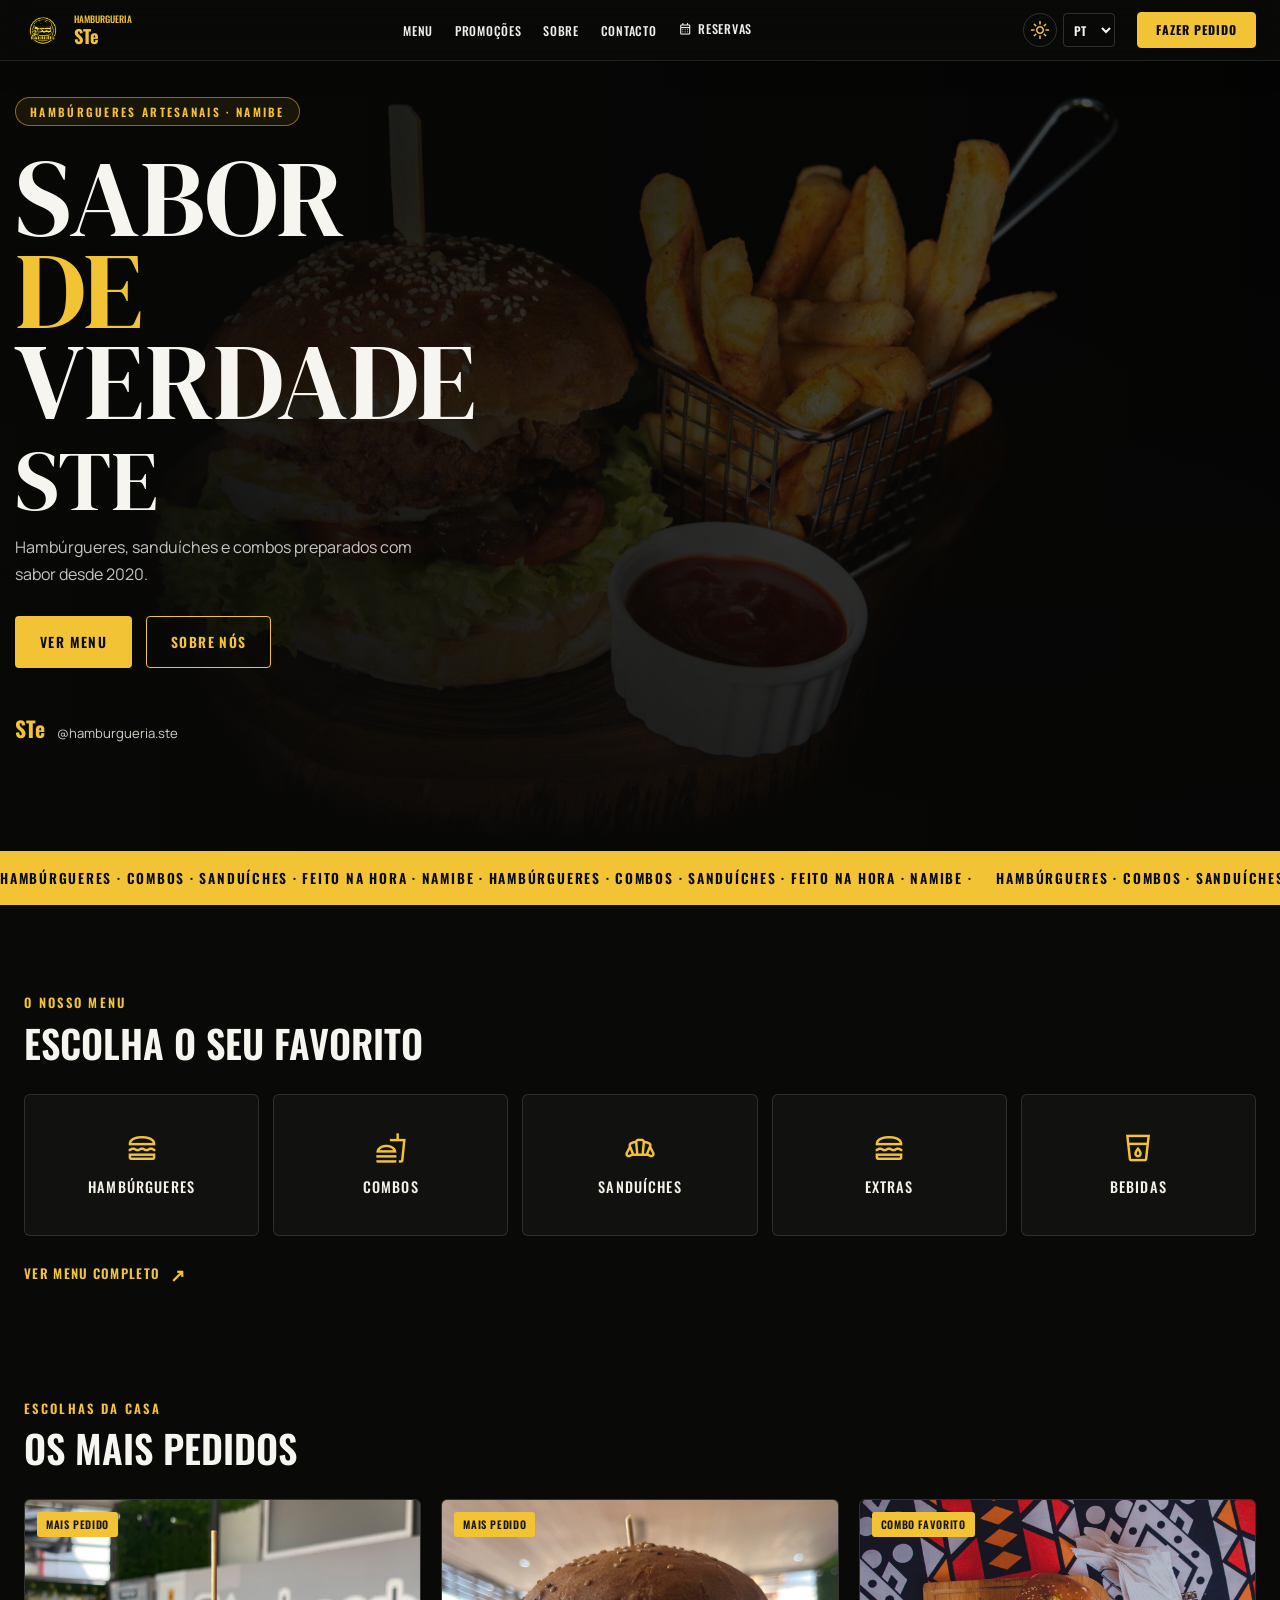
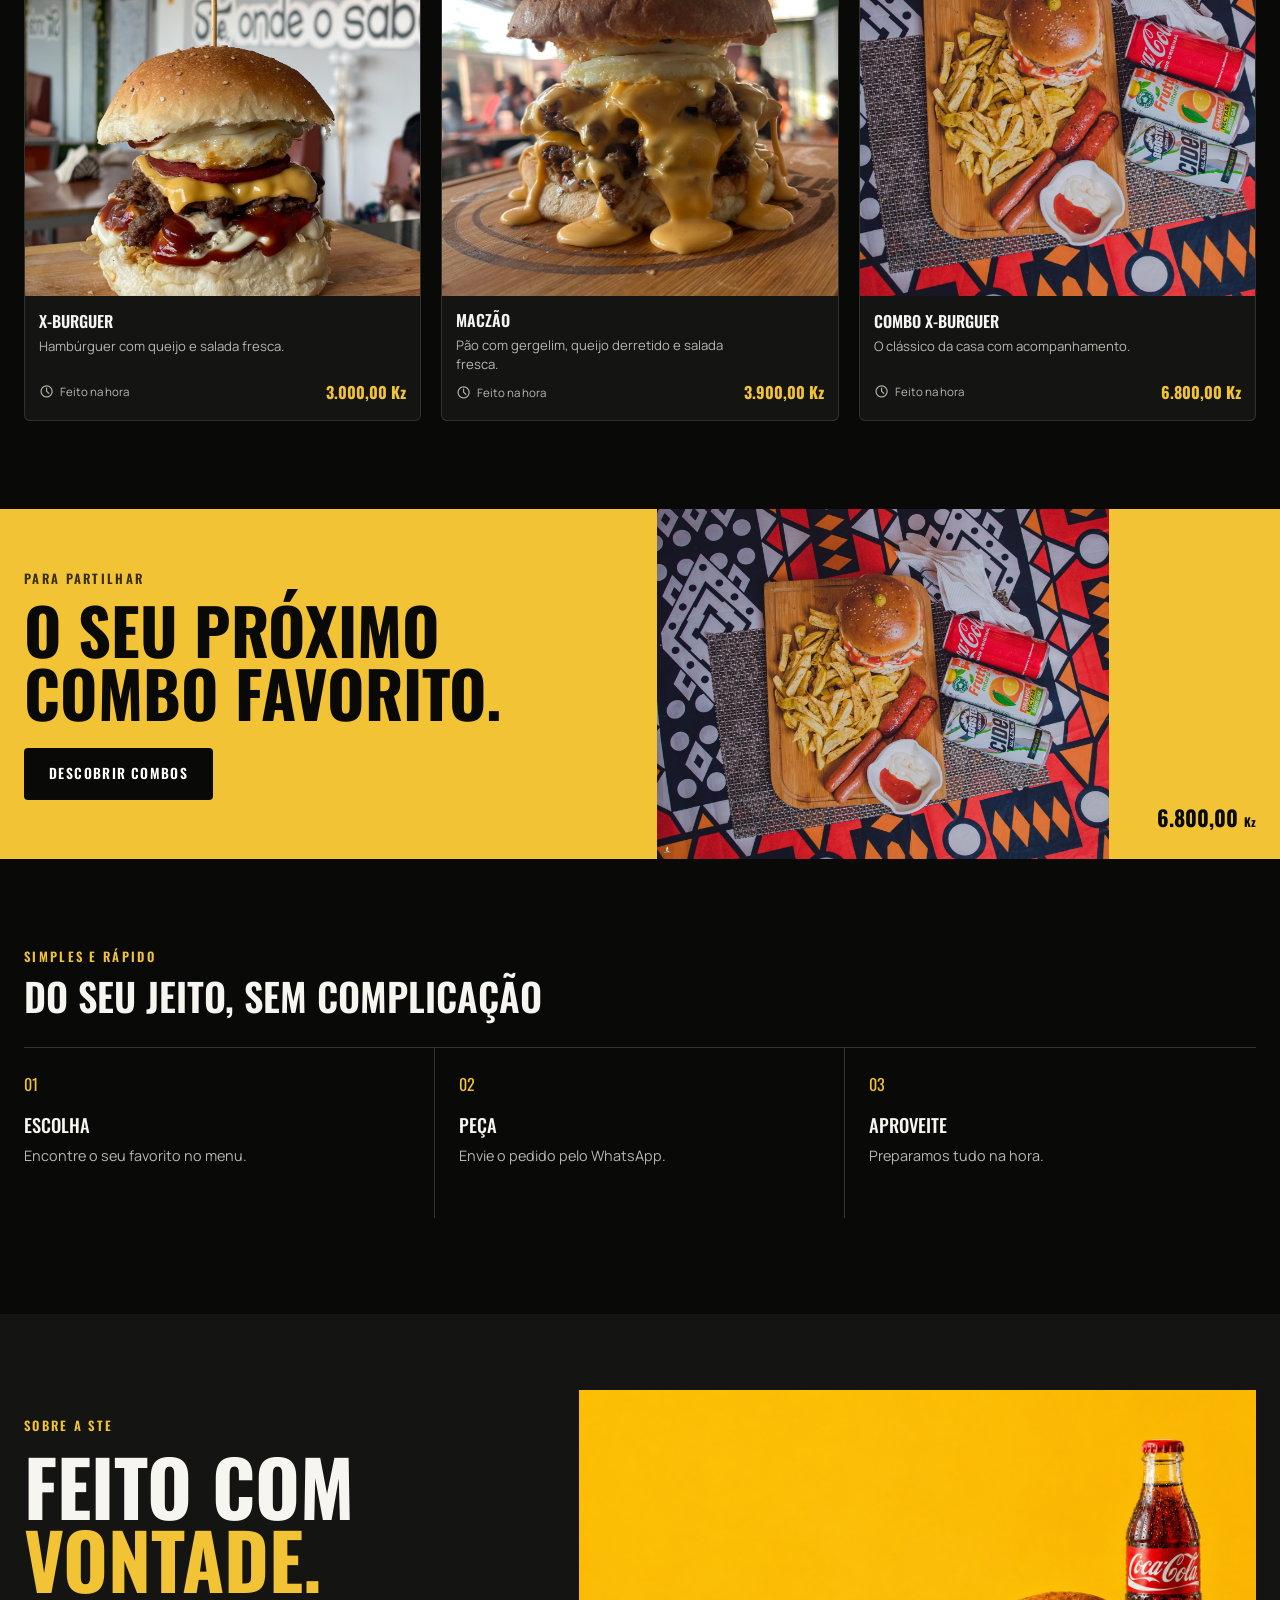
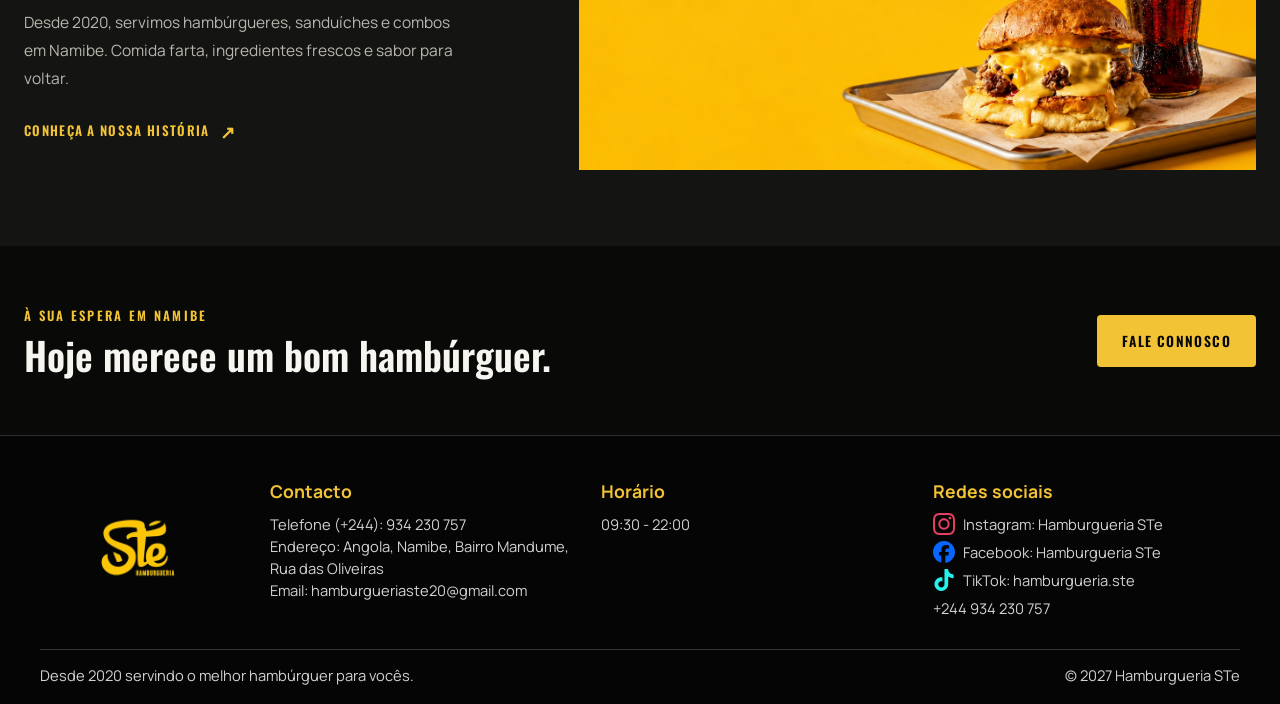
==== commit beb08ea6: "Upd22" ====
--- a/index.html
+++ b/index.html
@@ -3,28 +3,93 @@
 <head>
     <meta charset="UTF-8">
     <meta name="viewport" content="width=device-width, initial-scale=1.0">
-    <title>STe | Hamburgueria & Pastelaria </title>
+    <meta name="description" content="Hambúrgueres, sanduíches e combos preparados pela Hamburgueria STe em Namibe.">
+    <title>Hamburgueria STe | Sabor de verdade</title>
     <link rel="stylesheet" href="burguer.css">
     <link href="https://fonts.googleapis.com/css2?family=Material+Symbols+Outlined" rel="stylesheet" />
+    <script src="mobile-menu.js" defer></script>
+    <script src="site-motion.js" defer></script>
+    <script src="site-preferences.js" defer></script>
     <link rel="apple-touch-icon" sizes="180x180" href="/Informações/Menu/favicon_io/apple-touch-icon.png">
     <link rel="icon" type="image/png" sizes="32x32" href="/Informações/Menu/favicon_io/favicon-32x32.png">
     <link rel="icon" type="image/png" sizes="16x16" href="Informações/Menu/favicon_io/favicon-16x16.png">
     <link rel="manifest" href="/Informações/Menu/favicon_io/site.webmanifest">
     
 </head>
-<body>
+<body class="site-mac home-page">
     <header>
-        <nav>
-            <img src="Informações/logotipo-black sem fundo.jpeg" alt="Logo da Hamburgueria STe">
-            <ul>
-                <li><a href="#combos-extras">Combos & Extras</a></li>
-                <li><a href="#hamburgueres">Hamburgueres</a></li>
-                <li><a href="#bebidas">Bebidas</a></li>
+        <nav aria-label="Navegação principal">
+            <a class="mac-logo" href="index.html" aria-label="Página inicial da Hamburgueria STe"><img src="Informações/Logotipo sem fundo.png" alt="Hamburgueria STe"><span>HAMBURGUERIA<br><strong>STe</strong></span></a>
+            <button class="mobile-menu-toggle" type="button" aria-label="Abrir menu" aria-controls="menu-principal" aria-expanded="false"><span class="material-symbols-outlined" aria-hidden="true">menu</span></button>
+            <ul id="menu-principal">
+                <li><a href="cardapio.html">Menu</a></li>
+                <li><a href="#promos">Promoções</a></li>
+                <li><a href="sobre.html">Sobre</a></li>
+                <li><a href="contacto.html">Contacto</a></li>
+                <li><a class="nav-reservas" href="https://wa.me/244934230757?text=Ol%C3%A1%21%20Gostaria%20de%20fazer%20uma%20reserva." target="_blank" rel="noopener noreferrer"><span class="material-symbols-outlined" aria-hidden="true">calendar_month</span>Reservas</a></li>
+                <li class="mobile-nav-order"><a class="header-order" href="https://wa.me/244934230757?text=Ol%C3%A1%21%20Gostaria%20de%20fazer%20um%20pedido." target="_blank" rel="noopener noreferrer">FAZER PEDIDO</a></li>
             </ul>
-            <a href="https://wa.me/244934230757?text=Ol%C3%A1%21%20Gostaria%20de%20fazer%20um%20pedido." target="_blank" rel="noopener noreferrer"><button>Pede já!</button></a>
+               <div class="site-controls">
+                   <button class="theme-toggle" data-theme-toggle type="button" aria-label="Ativar modo claro" title="Ativar modo claro" aria-pressed="false"><span class="material-symbols-outlined" aria-hidden="true">light_mode</span></button>
+                   <select class="language-select" data-language aria-label="Idioma"><option value="pt">PT</option><option value="en">EN</option><option value="es">ES</option></select>
+               </div>
+            <a class="header-order" href="https://wa.me/244934230757?text=Ol%C3%A1%21%20Gostaria%20de%20fazer%20um%20pedido." target="_blank" rel="noopener noreferrer">FAZER PEDIDO</a>
         </nav>
     </header>
-    <main>
+    <main class="home-main">
+        <section class="home-showcase">
+            <section class="mac-home-hero" aria-label="Hamburgueria STe">
+                <img class="mac-hero-image" src="Informações/sk-CK6tjAIMJWM-unsplash.jpg" alt="Hambúrguer artesanal da Hamburgueria STe">
+                <div class="mac-hero-copy">
+                    <span class="mac-kicker">Hambúrgueres artesanais · Namibe</span>
+                    <h1>SABOR<br><em>DE</em><br>VERDADE<br><span>STe</span></h1>
+                    <p>Hambúrgueres, sanduíches e combos preparados com sabor desde 2020.</p>
+                    <div class="mac-hero-actions"><a class="mac-button mac-button-gold" href="cardapio.html">VER MENU</a><a class="mac-button mac-button-outline" href="sobre.html">SOBRE NÓS</a></div>
+                    <a class="mac-social-proof" href="https://www.instagram.com/hamburgueria.ste/" target="_blank" rel="noopener noreferrer"><strong>STe</strong><span>@hamburgueria.ste</span></a>
+                </div>
+            </section>
+
+            <div class="mac-marquee" aria-label="Hambúrgueres, combos, sanduíches e bebidas"><div class="mac-marquee-track"><span class="mac-marquee-item">HAMBÚRGUERES · COMBOS · SANDUÍCHES · FEITO NA HORA · NAMIBE · HAMBÚRGUERES · COMBOS · SANDUÍCHES · FEITO NA HORA · NAMIBE ·</span><span class="mac-marquee-item" aria-hidden="true">HAMBÚRGUERES · COMBOS · SANDUÍCHES · FEITO NA HORA · NAMIBE · HAMBÚRGUERES · COMBOS · SANDUÍCHES · FEITO NA HORA · NAMIBE ·</span></div></div>
+
+            <section class="mac-section mac-categories" id="menu" data-reveal>
+                <div class="mac-section-heading"><p>O NOSSO MENU</p><h2>ESCOLHA O SEU FAVORITO</h2></div>
+                <div class="mac-category-grid">
+                    <a class="mac-category" href="cardapio.html#hamburgueres" data-reveal><span class="material-symbols-outlined" aria-hidden="true">lunch_dining</span><strong>HAMBÚRGUERES</strong></a>
+                    <a class="mac-category" href="cardapio.html#combos" data-reveal><span class="material-symbols-outlined" aria-hidden="true">fastfood</span><strong>COMBOS</strong></a>
+                    <a class="mac-category" href="cardapio.html#sanduiches" data-reveal><span class="material-symbols-outlined" aria-hidden="true">bakery_dining</span><strong>SANDUÍCHES</strong></a>
+                    <a class="mac-category" href="cardapio.html#extras" data-reveal><span class="material-symbols-outlined" aria-hidden="true">lunch_dining</span><strong>EXTRAS</strong></a>
+                    <a class="mac-category" href="cardapio.html#bebidas" data-reveal><span class="material-symbols-outlined" aria-hidden="true">local_drink</span><strong>BEBIDAS</strong></a>
+                </div>
+                <a class="mac-text-link" href="cardapio.html">VER MENU COMPLETO <span aria-hidden="true">↗</span></a>
+            </section>
+
+            <section class="mac-section mac-favorites" data-reveal>
+                <div class="mac-section-heading"><p>ESCOLHAS DA CASA</p><h2>OS MAIS PEDIDOS</h2></div>
+                <div class="mac-feature-grid">
+                    <a class="mac-feature" href="cardapio.html#hamburgueres" data-reveal><div class="mac-feature-image"><img src="Informações/Menu/X-Burguer.png" alt="X-Burguer"><span>MAIS PEDIDO</span></div><div class="mac-feature-info"><div><h3>X-BURGUER</h3><p>Hambúrguer com queijo e salada fresca.</p><span class="food-card-meta"><span class="material-symbols-outlined" aria-hidden="true">schedule</span>Feito na hora</span></div><strong>3.000,00 Kz</strong></div></a>
+                    <a class="mac-feature" href="cardapio.html#hamburgueres" data-reveal><div class="mac-feature-image"><img src="Informações/Menu/Maczão.png" alt="Maczão"><span>MAIS PEDIDO</span></div><div class="mac-feature-info"><div><h3>MACZÃO</h3><p>Pão com gergelim, queijo derretido e salada fresca.</p><span class="food-card-meta"><span class="material-symbols-outlined" aria-hidden="true">schedule</span>Feito na hora</span></div><strong>3.900,00 Kz</strong></div></a>
+                    <a class="mac-feature" href="cardapio.html#combos" data-reveal><div class="mac-feature-image"><img src="Informações/Menu/Combo X-Burguer.png" alt="Combo X-Burguer"><span>COMBO FAVORITO</span></div><div class="mac-feature-info"><div><h3>COMBO X-BURGUER</h3><p>O clássico da casa com acompanhamento.</p><span class="food-card-meta"><span class="material-symbols-outlined" aria-hidden="true">schedule</span>Feito na hora</span></div><strong>6.800,00 Kz</strong></div></a>
+                </div>
+            </section>
+
+            <section class="mac-promo" id="promos" data-reveal>
+                <div><p>PARA PARTILHAR</p><h2>O seu próximo<br>combo favorito.</h2><a class="mac-button mac-button-dark" href="cardapio.html#combos">DESCOBRIR COMBOS</a></div>
+                <img src="Informações/Menu/Combo X-Burguer.png" alt="Combo X-Burguer da Hamburgueria STe">
+                <strong class="mac-promo-price">6.800,00 <small>Kz</small></strong>
+            </section>
+
+            <section class="mac-section mac-how" data-reveal>
+                <div class="mac-section-heading"><p>SIMPLES E RÁPIDO</p><h2>DO SEU JEITO, SEM COMPLICAÇÃO</h2></div>
+                <div class="mac-steps"><article><span>01</span><h3>ESCOLHA</h3><p>Encontre o seu favorito no menu.</p></article><article><span>02</span><h3>PEÇA</h3><p>Envie o pedido pelo WhatsApp.</p></article><article><span>03</span><h3>APROVEITE</h3><p>Preparamos tudo na hora.</p></article></div>
+            </section>
+
+            <section class="mac-about" id="about" data-reveal>
+                <div class="mac-about-copy"><p>SOBRE A STe</p><h2>Feito com<br><em>vontade.</em></h2><p>Desde 2020, servimos hambúrgueres, sanduíches e combos em Namibe. Comida farta, ingredientes frescos e sabor para voltar.</p><a class="mac-text-link" href="sobre.html">CONHEÇA A NOSSA HISTÓRIA <span aria-hidden="true">↗</span></a></div>
+                <img src="Informações/Cheeseburger e Coca-Cola no Amarelo.png" alt="Hambúrguer e bebida da Hamburgueria STe">
+            </section>
+
+            <section class="mac-contact-strip" id="contact" data-reveal><div><p>À SUA ESPERA EM NAMIBE</p><h2>Hoje merece um bom hambúrguer.</h2></div><a class="mac-button mac-button-gold" href="contacto.html">FALE CONNOSCO</a></section>
+        </section>
         <section>
             <div class="banner-destaque" aria-label="Destaques de hambúrgueres">
                 <img class="banner-imagem" src="Informações/Menu/X-Burguer.png" alt="X-Burguer">
@@ -231,6 +296,7 @@
             <article class="bebida-item"><h2>Astro</h2></article>
             <article class="bebida-item"><h2>Compal</h2></article>
             <article class="bebida-item"><h2>Água</h2></article>
+        </section>
         </section>
     </main>
     <dialog class="pedido-dialog" id="selecao-bebida">
@@ -258,7 +324,7 @@
     </dialog>
     <footer class="site-footer">
         <div class="footer-conteudo">
-            <a class="footer-marca" href="burguer.html" aria-label="Página inicial da Hamburgueria STe">
+            <a class="footer-marca" href="index.html" aria-label="Página inicial da Hamburgueria STe">
                 <img src="Informações/logotipo-black sem fundo.jpeg" alt="Logo da Hamburgueria STe">
             </a>
             <div class="footer-colunas">
@@ -275,13 +341,13 @@
                 <section class="footer-bloco">
                     <h2>Redes sociais</h2>
                     <a class="footer-social" href="https://www.instagram.com/hamburgueria.ste/" target="_blank" rel="noopener noreferrer" aria-label="Instagram da Hamburgueria STe">
-                        <span class="material-symbols-outlined" aria-hidden="true">photo_camera</span><span>Instagram: Hamburgueria STe</span>
+                        <img class="footer-social-logo" src="Informações/Redes-Sociais/instagram.svg" alt="" aria-hidden="true"><span>Instagram: Hamburgueria STe</span>
                     </a>
                     <a class="footer-social" href="https://www.facebook.com/HamburgueriaSTe/" target="_blank" rel="noopener noreferrer" aria-label="Facebook da Hamburgueria STe">
-                        <span class="material-symbols-outlined" aria-hidden="true">thumb_up</span><span>Facebook: Hamburgueria STe</span>
+                        <img class="footer-social-logo" src="Informações/Redes-Sociais/facebook.svg" alt="" aria-hidden="true"><span>Facebook: Hamburgueria STe</span>
                     </a>
                     <a class="footer-social" href="https://www.tiktok.com/@hamburgueria.ste" target="_blank" rel="noopener noreferrer" aria-label="TikTok da Hamburgueria STe">
-                        <span class="material-symbols-outlined" aria-hidden="true">music_note</span><span>TikTok: hamburgueria.ste</span>
+                        <img class="footer-social-logo" src="Informações/Redes-Sociais/tiktok.svg" alt="" aria-hidden="true"><span>TikTok: hamburgueria.ste</span>
                     </a>
                     <p>+244 934 230 757</p>
                 </section>
@@ -475,7 +541,9 @@
             iniciarProgresso();
         }
 
-        document.querySelectorAll(".banner-destaque").forEach(iniciarBanner);
+        if (!document.body.classList.contains("home-page")) {
+            document.querySelectorAll(".banner-destaque").forEach(iniciarBanner);
+        }
     </script>
 </body>
 </html>
--- a/burguer.css
+++ b/burguer.css
@@ -1,5 +1,6 @@
 @charset "UTF-8";
 @import url('https://fonts.googleapis.com/css2?family=Fredoka:wght@300;400;500;600;700&family=Lobster&display=swap');
+@import url('https://fonts.googleapis.com/css2?family=DM+Serif+Display:ital@0;1&family=Oswald:wght@400;500;600;700&family=Manrope:wght@400;500;600;700&display=swap');
 
 :root {
     --preto: #080802e7;
@@ -551,9 +552,11 @@
     text-decoration: none;
 }
 
-.footer-social .material-symbols-outlined {
-    color: var(--dourado);
-    font-size: 1.2rem;
+.footer-social-logo {
+    width: 22px;
+    height: 22px;
+    flex: 0 0 22px;
+    object-fit: contain;
 }
 
 .footer-social:hover {
@@ -853,3 +856,2178 @@
     }
 }
 
+.site-mac {
+    --mac-black: #090908;
+    --mac-panel: #141412;
+    --mac-gold: #f2c335;
+    --mac-muted: #b8b6ae;
+    background: var(--mac-black);
+    color: #f7f5ef;
+    font-family: 'Manrope', sans-serif;
+}
+
+.site-mac header {
+    background: rgba(9, 9, 8, 0.78);
+    border-bottom: 1px solid rgba(255, 255, 255, 0.1);
+    box-shadow: 0 8px 28px rgba(0, 0, 0, 0.16);
+    -webkit-backdrop-filter: blur(18px) saturate(140%);
+    backdrop-filter: blur(18px) saturate(140%);
+}
+
+.site-mac nav {
+    width: min(1440px, calc(100% - 48px));
+    min-height: 72px;
+    padding: 8px 0;
+}
+
+.site-mac nav > a:first-child {
+    display: flex;
+    flex-shrink: 0;
+    align-items: center;
+    gap: 12px;
+    color: var(--mac-gold);
+    text-decoration: none;
+}
+
+.site-mac nav > a:first-child img,
+.site-mac nav > img {
+    width: 48px;
+    height: 48px;
+    object-fit: contain;
+    filter: brightness(0) saturate(100%) invert(77%) sepia(77%) saturate(644%) hue-rotate(2deg) brightness(103%) contrast(101%);
+}
+
+.site-mac nav > a:first-child span {
+    font-family: 'Oswald', sans-serif;
+    font-size: 0.68rem;
+    font-weight: 500;
+    line-height: 1.15;
+    letter-spacing: 0;
+}
+
+.site-mac nav > a:first-child strong {
+    font-size: 1.35rem;
+}
+
+.mobile-menu-toggle,
+.mobile-nav-order {
+    display: none;
+}
+
+.mobile-menu-toggle {
+    border: 0;
+    background: transparent;
+    color: #f7f5ef;
+    cursor: pointer;
+}
+
+.mobile-menu-toggle .material-symbols-outlined {
+    font-size: 1.8rem;
+}
+
+.site-mac nav ul {
+    gap: clamp(14px, 2.7vw, 40px);
+}
+
+.site-mac nav ul li a {
+    color: #eee;
+    font-family: 'Oswald', sans-serif;
+    font-size: 0.88rem;
+    font-weight: 500;
+    letter-spacing: 0.08em;
+    text-transform: uppercase;
+}
+
+.site-mac nav ul li a:hover,
+.site-mac nav ul li a[aria-current="page"] {
+    color: var(--mac-gold);
+}
+
+.site-mac .header-order,
+.site-mac nav > a > button {
+    display: inline-flex;
+    min-height: 44px;
+    align-items: center;
+    justify-content: center;
+    padding: 0 22px;
+    border: 1px solid var(--mac-gold);
+    border-radius: 4px;
+    background: var(--mac-gold);
+    box-shadow: none;
+    color: var(--mac-black);
+    font-family: 'Oswald', sans-serif;
+    font-size: 0.85rem;
+    font-weight: 700;
+    letter-spacing: 0.08em;
+    text-decoration: none;
+}
+
+.site-mac main {
+    color: #f7f5ef;
+}
+
+.home-main {
+    width: 100%;
+    max-width: none;
+    margin: 0;
+    padding: 0;
+}
+
+.home-main > :not(.home-showcase) {
+    display: none;
+}
+
+.home-showcase {
+    display: block;
+}
+
+.mac-home-hero {
+    position: relative;
+    display: flex;
+    min-height: min(790px, calc(100svh - 72px));
+    align-items: flex-start;
+    overflow: hidden;
+    padding: clamp(24px, 4vh, 38px) max(15px, calc((100% - 1440px) / 2));
+    background: #080807;
+}
+
+.mac-hero-image {
+    animation: mac-image-arrive 1.2s cubic-bezier(0.2, 0.7, 0.2, 1) both;
+}
+
+.mac-hero-copy {
+    animation: mac-copy-arrive 0.8s 0.12s cubic-bezier(0.2, 0.7, 0.2, 1) both;
+}
+
+@keyframes mac-image-arrive {
+    from { opacity: 0.35; transform: scale(1.06); }
+    to { opacity: 1; transform: scale(1); }
+}
+
+@keyframes mac-copy-arrive {
+    from { opacity: 0; transform: translateY(24px); }
+    to { opacity: 1; transform: translateY(0); }
+}
+
+.mac-home-hero::after {
+    position: absolute;
+    inset: 0;
+    background: linear-gradient(90deg, rgba(8, 8, 7, 0.94) 0%, rgba(8, 8, 7, 0.8) 36%, rgba(8, 8, 7, 0.38) 100%), linear-gradient(0deg, rgba(8, 8, 7, 0.68), rgba(8, 8, 7, 0.22) 72%);
+    content: "";
+}
+
+.mac-hero-image {
+    position: absolute;
+    inset: 0;
+    width: 100%;
+    height: 100%;
+    object-fit: cover;
+    object-position: 62% center;
+}
+
+.mac-hero-copy {
+    position: relative;
+    z-index: 1;
+    width: min(620px, 62%);
+    padding: 0;
+}
+
+.mac-kicker,
+.mac-section-heading > p,
+.mac-promo > div > p,
+.mac-about-copy > p:first-child,
+.mac-contact-strip > div > p {
+    color: var(--mac-gold);
+    font-family: 'Oswald', sans-serif;
+    font-size: 0.8rem;
+    font-weight: 600;
+    letter-spacing: 0.18em;
+    text-transform: uppercase;
+}
+
+.mac-kicker {
+    display: inline-block;
+    padding: 5px 14px;
+    border: 1px solid rgba(242, 195, 53, 0.5);
+    border-radius: 999px;
+    background: rgba(242, 195, 53, 0.08);
+    color: var(--mac-gold);
+    font-size: 0.72rem;
+    font-weight: 600;
+    letter-spacing: 0.2em;
+    text-transform: uppercase;
+}
+
+.mac-hero-copy h1 {
+    margin: 26px 0 16px;
+    color: #f7f5ef;
+    font-family: 'DM Serif Display', Georgia, serif;
+    font-size: clamp(4.4rem, 8.8vw, 6.8rem);
+    font-weight: 400;
+    line-height: 0.84;
+    text-transform: uppercase;
+}
+
+.mac-hero-copy h1 em,
+.mac-about-copy h2 em {
+    color: var(--mac-gold);
+    font-style: normal;
+}
+
+.mac-hero-copy h1 span {
+    font-size: 0.78em;
+}
+
+.mac-hero-copy > p {
+    max-width: 440px;
+    color: rgba(255, 255, 255, 0.76);
+    font-size: 1rem;
+    line-height: 1.7;
+}
+
+.mac-hero-actions,
+.pagina-acoes {
+    display: flex;
+    flex-wrap: wrap;
+    gap: 14px;
+    margin-top: 28px;
+}
+
+.mac-button {
+    display: inline-flex;
+    min-height: 52px;
+    align-items: center;
+    justify-content: center;
+    padding: 0 24px;
+    border: 1px solid transparent;
+    border-radius: 4px;
+    font-family: 'Oswald', sans-serif;
+    font-size: 0.86rem;
+    font-weight: 600;
+    letter-spacing: 0.1em;
+    text-decoration: none;
+    transition: background 0.2s ease, color 0.2s ease, transform 0.2s ease;
+}
+
+.mac-button:hover {
+    transform: translateY(-2px);
+}
+
+.mac-button-gold {
+    background: var(--mac-gold);
+    color: var(--mac-black);
+}
+
+.mac-button-outline {
+    border-color: var(--mac-gold);
+    color: var(--mac-gold);
+}
+
+.mac-button-outline:hover {
+    background: var(--mac-gold);
+    color: var(--mac-black);
+}
+
+.mac-social-proof {
+    display: inline-flex;
+    align-items: baseline;
+    gap: 12px;
+    margin-top: 44px;
+    color: #d3d0c8;
+    font-size: 0.82rem;
+    text-decoration: none;
+}
+
+.mac-social-proof strong {
+    color: var(--mac-gold);
+    font-family: 'Oswald', sans-serif;
+    font-size: 1.35rem;
+}
+
+.mac-marquee {
+    overflow: hidden;
+    padding: 16px 0;
+    border-top: 1px solid rgba(242, 195, 53, 0.55);
+    border-bottom: 1px solid rgba(242, 195, 53, 0.55);
+    background: var(--mac-gold);
+    color: var(--mac-black);
+    font-family: 'Oswald', sans-serif;
+    font-size: 0.85rem;
+    font-weight: 600;
+    letter-spacing: 0.13em;
+    white-space: nowrap;
+}
+
+.mac-marquee-track {
+    display: flex;
+    width: max-content;
+    animation: mac-marquee 24s linear infinite;
+    will-change: transform;
+}
+
+.mac-marquee-item {
+    display: block;
+    flex: none;
+    padding-right: 1.5rem;
+}
+
+.mac-marquee:hover .mac-marquee-track {
+    animation-play-state: paused;
+}
+
+@keyframes mac-marquee {
+    to { transform: translate3d(-50%, 0, 0); }
+}
+
+.mac-section {
+    width: min(1320px, calc(100% - 48px));
+    margin: 0 auto;
+    padding: 88px 0;
+}
+
+.mac-section-heading {
+    margin-bottom: 30px;
+}
+
+.mac-section-heading > p {
+    margin-bottom: 8px;
+}
+
+.mac-section-heading h2,
+.mac-contact-strip h2 {
+    color: #f7f5ef;
+    font-family: 'Oswald', sans-serif;
+    font-size: clamp(1.8rem, 3vw, 2.8rem);
+    font-weight: 600;
+    line-height: 1.12;
+}
+
+.mac-category-grid {
+    display: grid;
+    grid-template-columns: repeat(5, minmax(0, 1fr));
+    gap: 14px;
+}
+
+.mac-category {
+    display: flex;
+    min-height: 142px;
+    flex-direction: column;
+    align-items: center;
+    justify-content: center;
+    gap: 12px;
+    border: 1px solid rgba(255, 255, 255, 0.12);
+    border-radius: 6px;
+    background: #111110;
+    color: #f5f2e9;
+    text-align: center;
+    text-decoration: none;
+    transition: background 0.25s ease, border-color 0.25s ease, color 0.25s ease, transform 0.25s ease;
+}
+
+.mac-category:hover {
+    transform: translateY(-4px);
+    border-color: var(--mac-gold);
+    background: #181713;
+    color: var(--mac-gold);
+}
+
+.mac-category:focus-visible {
+    outline: 2px solid var(--mac-gold);
+    outline-offset: 3px;
+}
+
+.mac-category .material-symbols-outlined {
+    color: var(--mac-gold);
+    font-size: 2rem;
+}
+
+.mac-category strong {
+    font-family: 'Oswald', sans-serif;
+    font-size: 0.9rem;
+    font-weight: 500;
+    letter-spacing: 0.08em;
+}
+
+.mac-text-link {
+    display: inline-flex;
+    align-items: center;
+    gap: 10px;
+    margin-top: 24px;
+    color: var(--mac-gold);
+    font-family: 'Oswald', sans-serif;
+    font-size: 0.82rem;
+    font-weight: 600;
+    letter-spacing: 0.1em;
+    text-decoration: none;
+}
+
+.mac-text-link span {
+    font-size: 1.15rem;
+}
+
+.mac-favorites {
+    padding-top: 24px;
+}
+
+.mac-feature-grid {
+    display: grid;
+    grid-template-columns: repeat(3, minmax(0, 1fr));
+    gap: 20px;
+}
+
+.mac-feature {
+    min-width: 0;
+    color: inherit;
+    text-decoration: none;
+}
+
+.mac-feature-image {
+    position: relative;
+    height: 300px;
+    overflow: hidden;
+    background: var(--mac-panel);
+}
+
+.mac-feature-image img {
+    width: 100%;
+    height: 100%;
+    object-fit: cover;
+    transition: transform 0.35s ease;
+}
+
+.mac-feature:hover .mac-feature-image img {
+    transform: scale(1.04);
+}
+
+.mac-feature-image > span {
+    position: absolute;
+    top: 14px;
+    left: 14px;
+    padding: 7px 10px;
+    background: var(--mac-gold);
+    color: var(--mac-black);
+    font-family: 'Oswald', sans-serif;
+    font-size: 0.72rem;
+    font-weight: 600;
+    letter-spacing: 0.1em;
+}
+
+.mac-feature-info {
+    display: flex;
+    justify-content: space-between;
+    gap: 14px;
+    padding: 16px 0;
+    border-bottom: 1px solid rgba(255, 255, 255, 0.18);
+}
+
+.mac-feature-info h3 {
+    color: #f7f5ef;
+    font-family: 'Oswald', sans-serif;
+    font-size: 1.2rem;
+    font-weight: 600;
+}
+
+.mac-feature-info p {
+    margin-top: 6px;
+    color: var(--mac-muted);
+    font-size: 0.82rem;
+    line-height: 1.5;
+}
+
+.mac-feature-info > strong {
+    flex-shrink: 0;
+    color: var(--mac-gold);
+    font-size: 0.88rem;
+}
+
+.mac-promo {
+    position: relative;
+    display: flex;
+    min-height: 350px;
+    align-items: center;
+    overflow: hidden;
+    padding: 48px max(24px, calc((100% - 1320px) / 2));
+    background: var(--mac-gold);
+    color: var(--mac-black);
+}
+
+.mac-promo > div {
+    position: relative;
+    z-index: 1;
+}
+
+.mac-promo > div > p {
+    color: #372c0a;
+}
+
+.mac-promo h2 {
+    margin: 10px 0 24px;
+    font-family: 'Oswald', sans-serif;
+    font-size: clamp(2.7rem, 5vw, 4.5rem);
+    font-weight: 700;
+    line-height: 0.98;
+    text-transform: uppercase;
+}
+
+.mac-button-dark {
+    background: var(--mac-black);
+    color: white;
+}
+
+.mac-promo > img {
+    position: absolute;
+    top: 0;
+    right: 8%;
+    width: 46%;
+    height: 100%;
+    object-fit: contain;
+}
+
+.mac-promo-price {
+    position: absolute;
+    right: max(24px, calc((100% - 1320px) / 2));
+    bottom: 26px;
+    color: var(--mac-black);
+    font-family: 'Oswald', sans-serif;
+    font-size: 1.35rem;
+}
+
+.mac-promo-price small {
+    font-size: 0.75rem;
+}
+
+.mac-how {
+    padding-bottom: 96px;
+}
+
+.mac-steps {
+    display: grid;
+    grid-template-columns: repeat(3, minmax(0, 1fr));
+    border-top: 1px solid rgba(255, 255, 255, 0.18);
+}
+
+.mac-steps article {
+    min-height: 170px;
+    padding: 24px 24px 0 0;
+    border-right: 1px solid rgba(255, 255, 255, 0.18);
+}
+
+.mac-steps article + article {
+    padding-left: 24px;
+}
+
+.mac-steps article:last-child {
+    border-right: 0;
+}
+
+.mac-steps article > span {
+    color: var(--mac-gold);
+    font-family: 'Oswald', sans-serif;
+    font-size: 1rem;
+}
+
+.mac-steps h3 {
+    margin: 14px 0 6px;
+    font-family: 'Oswald', sans-serif;
+    font-size: 1.15rem;
+    font-weight: 500;
+}
+
+.mac-steps p {
+    color: var(--mac-muted);
+    font-size: 0.9rem;
+}
+
+.mac-about {
+    display: grid;
+    min-height: 460px;
+    grid-template-columns: 0.85fr 1.15fr;
+    align-items: center;
+    gap: 54px;
+    padding: 76px max(24px, calc((100% - 1320px) / 2));
+    background: #141412;
+}
+
+.mac-about-copy h2 {
+    margin: 14px 0;
+    font-family: 'Oswald', sans-serif;
+    font-size: clamp(3.4rem, 6vw, 5.6rem);
+    font-weight: 700;
+    line-height: 0.95;
+    text-transform: uppercase;
+}
+
+.mac-about-copy > p:not(:first-child) {
+    max-width: 450px;
+    color: var(--mac-muted);
+    font-size: 0.97rem;
+    line-height: 1.8;
+}
+
+.mac-about > img {
+    width: 100%;
+    height: 380px;
+    object-fit: cover;
+}
+
+.mac-contact-strip {
+    display: flex;
+    min-height: 190px;
+    align-items: center;
+    justify-content: space-between;
+    gap: 24px;
+    padding: 42px max(24px, calc((100% - 1320px) / 2));
+    border-bottom: 1px solid rgba(255, 255, 255, 0.15);
+}
+
+body.reveal-enabled [data-reveal] {
+    opacity: 0;
+    transform: translateY(28px);
+    transition: opacity 0.65s ease, transform 0.65s cubic-bezier(0.2, 0.7, 0.2, 1);
+}
+
+body.reveal-enabled [data-reveal].is-visible {
+    opacity: 1;
+    transform: translateY(0);
+}
+
+body.reveal-enabled .mac-category[data-reveal],
+body.reveal-enabled .mac-feature[data-reveal] {
+    transition-delay: 0s;
+}
+
+body.reveal-enabled .mac-category:nth-child(2)[data-reveal],
+body.reveal-enabled .mac-feature:nth-child(2)[data-reveal] {
+    transition-delay: 100ms;
+}
+
+body.reveal-enabled .mac-category:nth-child(3)[data-reveal],
+body.reveal-enabled .mac-feature:nth-child(3)[data-reveal] {
+    transition-delay: 200ms;
+}
+
+body.reveal-enabled .mac-category:nth-child(4)[data-reveal] {
+    transition-delay: 300ms;
+}
+
+body.reveal-enabled .mac-category:nth-child(5)[data-reveal] {
+    transition-delay: 400ms;
+}
+
+.mac-contact-strip h2 {
+    margin-top: 8px;
+}
+
+.site-mac .site-footer {
+    border-top: 0;
+    background: #050505;
+}
+
+.site-mac .footer-bloco h2 {
+    color: var(--mac-gold);
+}
+
+.site-mac .footer-social .material-symbols-outlined {
+    color: var(--mac-gold);
+}
+
+.site-mac .pedido {
+    width: 100%;
+    min-height: 46px;
+    border: 1px solid var(--mac-gold);
+    border-radius: 4px;
+    background: transparent;
+    color: var(--mac-gold);
+    font-size: 0.87rem;
+    text-decoration: none;
+}
+
+.site-mac .pedido:hover {
+    background: var(--mac-gold);
+    color: var(--mac-black);
+}
+
+.site-mac .card-burguer {
+    gap: 10px;
+    border: 1px solid rgba(255, 255, 255, 0.12);
+    border-radius: 4px;
+    background: var(--mac-panel);
+    box-shadow: none;
+    color: #f7f5ef;
+}
+
+.site-mac .card-burguer h2,
+.site-mac .card-burguer p {
+    color: #f7f5ef;
+}
+
+.site-mac .card-burguer p {
+    color: var(--mac-gold);
+    font-weight: 700;
+}
+
+.site-mac main > h1,
+.site-mac main > h2 {
+    color: #f7f5ef;
+    font-family: 'Oswald', sans-serif;
+    font-size: 2.1rem;
+    font-weight: 500;
+    text-transform: uppercase;
+}
+
+.site-mac main > h1::after,
+.site-mac main > h2::after {
+    background: var(--mac-gold);
+}
+
+.pagina-banner {
+    position: relative;
+    display: flex;
+    min-height: 300px;
+    flex-direction: column;
+    align-items: flex-start;
+    justify-content: center;
+    margin-bottom: 48px;
+    padding: 40px clamp(24px, 8vw, 120px);
+    background: linear-gradient(90deg, #10100e, #10100e 56%, rgba(16, 16, 14, 0.65)), url('Informações/sk-CK6tjAIMJWM-unsplash.jpg') center 48% / cover;
+}
+
+.pagina-banner .tag {
+    border-radius: 999px;
+    background: transparent;
+    color: var(--mac-gold);
+}
+
+.pagina-banner h1 {
+    max-width: 760px;
+    margin-top: 16px;
+    color: #fff;
+    font-family: 'Oswald', sans-serif;
+    font-size: clamp(2.8rem, 6vw, 5rem);
+    font-weight: 600;
+    line-height: 1;
+    text-transform: uppercase;
+}
+
+.pagina-banner > p {
+    max-width: 600px;
+    margin-top: 12px;
+    color: #d2d0c9;
+}
+
+.site-mac .lista-bebidas {
+    margin-bottom: 60px;
+}
+
+.site-mac .bebida-item {
+    display: flex;
+    flex-direction: column;
+    overflow: hidden;
+    padding: 12px;
+    border-color: rgba(255, 255, 255, 0.12);
+    border-radius: 4px;
+    background: var(--mac-panel);
+    box-shadow: none;
+}
+
+.site-mac .bebida-item img {
+    width: 100%;
+    height: auto;
+    aspect-ratio: 4 / 3;
+    object-fit: contain;
+    border-radius: 3px;
+    background: rgba(255, 255, 255, 0.035);
+}
+
+.site-mac .bebida-item h2 {
+    display: flex;
+    min-height: 2.4em;
+    align-items: center;
+    justify-content: center;
+    margin-top: 12px;
+    color: #f7f5ef;
+    font-size: 1rem;
+    line-height: 1.2;
+    text-align: center;
+}
+
+.pagina-intro {
+    display: grid;
+    grid-template-columns: 1fr 1fr;
+    align-items: center;
+    gap: 50px;
+    padding: 20px 0 70px;
+}
+
+.pagina-intro > div {
+    display: flex;
+    flex-direction: column;
+    align-items: flex-start;
+    gap: 16px;
+}
+
+.pagina-sobretitulo {
+    color: var(--mac-gold);
+    font-family: 'Oswald', sans-serif;
+    font-size: 0.8rem;
+    font-weight: 600;
+    letter-spacing: 0.15em;
+    text-transform: uppercase;
+}
+
+.pagina-intro h2 {
+    font-family: 'Oswald', sans-serif;
+    font-size: 2.7rem;
+    font-weight: 600;
+    line-height: 1.05;
+}
+
+.pagina-intro p {
+    color: var(--mac-muted);
+    line-height: 1.8;
+}
+
+.pagina-intro > img {
+    width: 100%;
+    max-height: 480px;
+    object-fit: cover;
+}
+
+.pagina-fatos {
+    display: grid;
+    grid-template-columns: repeat(3, minmax(0, 1fr));
+    padding: 28px 0 70px;
+    border-top: 1px solid rgba(255, 255, 255, 0.15);
+}
+
+.pagina-fatos article {
+    display: flex;
+    flex-direction: column;
+    gap: 6px;
+    padding: 10px 24px;
+    border-right: 1px solid rgba(255, 255, 255, 0.15);
+}
+
+.pagina-fatos article:first-child {
+    padding-left: 0;
+}
+
+.pagina-fatos article:last-child {
+    border: 0;
+}
+
+.pagina-fatos strong {
+    color: var(--mac-gold);
+    font-family: 'Oswald', sans-serif;
+    font-size: 1.6rem;
+}
+
+.pagina-fatos span {
+    color: var(--mac-muted);
+    font-size: 0.88rem;
+}
+
+.pagina-contacto {
+    display: grid;
+    grid-template-columns: repeat(2, minmax(0, 1fr));
+    gap: 1px;
+    background: rgba(255, 255, 255, 0.14);
+}
+
+.contato-item {
+    display: flex;
+    min-height: 170px;
+    gap: 20px;
+    padding: 28px;
+    background: var(--mac-black);
+}
+
+.contato-item > .material-symbols-outlined {
+    color: var(--mac-gold);
+    font-size: 1.8rem;
+}
+
+.contato-item h2 {
+    margin-bottom: 8px;
+    font-family: 'Oswald', sans-serif;
+    font-size: 1.15rem;
+    font-weight: 500;
+}
+
+.contato-item p {
+    color: var(--mac-muted);
+    line-height: 1.7;
+}
+
+.contato-item a {
+    display: inline-block;
+    margin-top: 10px;
+    color: var(--mac-gold);
+    font-size: 0.85rem;
+    text-decoration: none;
+}
+
+.btn-claro {
+    border-color: var(--mac-gold);
+    color: var(--mac-gold);
+}
+
+.site-mac #hamburgueres,
+.site-mac #combos,
+.site-mac #sanduiches,
+.site-mac #extras,
+.site-mac #bebidas,
+.site-mac #menu,
+.site-mac #promos,
+.site-mac #about,
+.site-mac #contact {
+    scroll-margin-top: 92px;
+}
+
+@media (max-width: 840px) {
+    .site-mac nav {
+        flex-wrap: wrap;
+        justify-content: space-between;
+        gap: 12px;
+        padding: 10px 0;
+    }
+
+    .site-mac nav ul {
+        order: 3;
+        width: 100%;
+        justify-content: center;
+        gap: 22px;
+    }
+
+    .mac-home-hero {
+        min-height: 680px;
+    }
+
+    .mac-category-grid {
+        grid-template-columns: repeat(3, minmax(0, 1fr));
+    }
+
+    .mac-hero-image {
+        inset: 0;
+        width: 100%;
+    }
+
+    .mac-hero-copy {
+        width: min(620px, 80%);
+    }
+
+    .mac-feature-image {
+        height: 240px;
+    }
+
+    .mac-about {
+        gap: 28px;
+    }
+
+    .mac-about > img {
+        height: 310px;
+    }
+}
+
+@media (max-width: 560px) {
+    .site-mac nav {
+        position: relative;
+        flex-wrap: nowrap;
+        width: calc(100% - 28px);
+    }
+
+    .site-mac nav ul {
+        position: absolute;
+        top: 100%;
+        right: 0;
+        left: 0;
+        display: none;
+        width: auto;
+        flex-direction: column;
+        align-items: stretch;
+        gap: 0;
+        padding: 8px 16px 16px;
+        border: 1px solid rgba(255, 255, 255, 0.12);
+        border-radius: 0 0 6px 6px;
+        background: rgba(9, 9, 8, 0.84);
+        box-shadow: 0 16px 30px rgba(0, 0, 0, 0.3);
+        -webkit-backdrop-filter: blur(18px) saturate(140%);
+        backdrop-filter: blur(18px) saturate(140%);
+    }
+
+    .site-mac nav ul.is-open {
+        display: flex;
+    }
+
+    .site-mac .mobile-menu-toggle {
+        display: inline-flex;
+        width: 44px;
+        height: 44px;
+        flex: 0 0 44px;
+        align-items: center;
+        justify-content: center;
+        order: 3;
+    }
+
+    .site-mac .header-order {
+        display: none;
+    }
+
+    .site-mac .mobile-nav-order {
+        display: block;
+        margin-top: 12px;
+        padding-top: 12px;
+        border-top: 1px solid rgba(255, 255, 255, 0.14);
+    }
+
+    .site-mac .mobile-nav-order .header-order {
+        display: inline-flex;
+    }
+
+    .site-mac nav ul li a {
+        font-size: 0.75rem;
+    }
+
+    .site-mac .header-order {
+        min-height: 40px;
+        padding: 0 12px;
+        font-size: 0.72rem;
+    }
+
+    .mac-home-hero {
+        min-height: 700px;
+        align-items: flex-end;
+        padding: 42px 22px 34px;
+    }
+
+    .mac-home-hero::after {
+        background: linear-gradient(0deg, rgba(8, 8, 7, 0.98) 0%, rgba(8, 8, 7, 0.82) 48%, rgba(8, 8, 7, 0.4) 100%);
+    }
+
+    .mac-hero-image {
+        inset: 0;
+        width: 100%;
+        height: 100%;
+        object-position: 58% center;
+    }
+
+    .mac-hero-copy {
+        width: 100%;
+        padding: 0;
+    }
+
+    .mac-kicker {
+        padding: 7px 10px;
+        font-size: 0.7rem;
+    }
+
+    .mac-hero-copy h1 {
+        margin: 18px 0 12px;
+        font-size: clamp(3.25rem, 12vw, 4.2rem);
+        line-height: 0.86;
+    }
+
+    .mac-hero-copy > p {
+        max-width: 340px;
+        font-size: 0.9rem;
+    }
+
+    .mac-hero-actions {
+        gap: 10px;
+        margin-top: 20px;
+    }
+
+    .mac-button {
+        min-height: 46px;
+        padding: 0 16px;
+        font-size: 0.75rem;
+    }
+
+    .mac-social-proof {
+        margin-top: 24px;
+    }
+
+    .mac-section {
+        width: calc(100% - 36px);
+        padding: 62px 0;
+    }
+
+    .mac-category-grid {
+        grid-template-columns: repeat(2, minmax(0, 1fr));
+    }
+
+    .mac-category {
+        min-height: 116px;
+    }
+
+    .mac-feature-grid {
+        grid-template-columns: 1fr;
+        gap: 26px;
+    }
+
+    .mac-feature-image {
+        height: 290px;
+    }
+
+    .mac-promo {
+        min-height: 400px;
+        align-items: flex-start;
+        padding: 38px 22px;
+    }
+
+    .mac-promo > img {
+        top: auto;
+        right: 0;
+        bottom: 0;
+        width: 78%;
+        height: 54%;
+    }
+
+    .mac-promo-price {
+        right: 22px;
+        bottom: 18px;
+    }
+
+    .mac-steps {
+        grid-template-columns: 1fr;
+    }
+
+    .mac-steps article,
+    .mac-steps article + article {
+        min-height: 0;
+        padding: 18px 0;
+        border-right: 0;
+        border-bottom: 1px solid rgba(255, 255, 255, 0.18);
+    }
+
+    .mac-about {
+        grid-template-columns: 1fr;
+        gap: 28px;
+        padding: 58px 22px;
+    }
+
+    .mac-about > img {
+        height: 280px;
+    }
+
+    .mac-contact-strip {
+        align-items: flex-start;
+        flex-direction: column;
+        padding: 38px 22px;
+    }
+
+    .pagina-banner {
+        min-height: 280px;
+        margin-bottom: 32px;
+        padding: 28px 22px;
+    }
+
+    .pagina-intro,
+    .pagina-contacto {
+        grid-template-columns: 1fr;
+    }
+
+    .pagina-intro {
+        gap: 28px;
+        padding-bottom: 48px;
+    }
+
+    .pagina-intro h2 {
+        font-size: 2.2rem;
+    }
+
+    .pagina-fatos {
+        grid-template-columns: 1fr;
+    }
+
+    .pagina-fatos article,
+    .pagina-fatos article:first-child {
+        padding: 16px 0;
+        border-right: 0;
+        border-bottom: 1px solid rgba(255, 255, 255, 0.15);
+    }
+
+    .contato-item {
+        min-height: 145px;
+        padding: 22px;
+    }
+}
+
+@media (prefers-reduced-motion: reduce) {
+    html {
+        scroll-behavior: auto;
+    }
+
+    .mac-hero-image,
+    .mac-hero-copy {
+        animation: none;
+    }
+
+    body.reveal-enabled [data-reveal] {
+        opacity: 1;
+        transform: none;
+        transition: none;
+    }
+
+    .mac-button,
+    .mac-feature-image img {
+        transition: none;
+    }
+}
+
+@view-transition {
+    navigation: auto;
+}
+
+::view-transition-old(root) {
+    animation: site-page-leave 180ms ease both;
+}
+
+::view-transition-new(root) {
+    animation: site-page-enter 320ms cubic-bezier(0.2, 0.7, 0.2, 1) both;
+}
+
+@keyframes site-page-enter {
+    from { opacity: 0; transform: translateY(8px); }
+    to { opacity: 1; transform: translateY(0); }
+}
+
+@keyframes site-page-leave {
+    to { opacity: 0; }
+}
+
+@keyframes site-header-enter {
+    from { opacity: 0; transform: translateY(-8px); }
+    to { opacity: 1; transform: translateY(0); }
+}
+
+.site-mac > header {
+    animation: site-header-enter 480ms ease both;
+}
+
+body.reveal-enabled [data-reveal] {
+    transition-delay: var(--reveal-delay, 0ms);
+}
+
+.site-mac .card-burguer,
+.site-mac .bebida-item,
+.site-mac .contato-item,
+.site-mac .pagina-fatos article,
+.site-mac .mac-steps article {
+    transition: transform 280ms ease, border-color 240ms ease, box-shadow 240ms ease, background-color 240ms ease;
+}
+
+.site-mac .card-burguer img,
+.site-mac .pagina-intro > img,
+.site-mac .mac-about > img {
+    transition: transform 420ms cubic-bezier(0.2, 0.7, 0.2, 1);
+}
+
+.site-mac :where(a, button):focus-visible {
+    outline: 2px solid var(--mac-gold);
+    outline-offset: 4px;
+}
+
+@media (hover: hover) {
+    .site-mac .card-burguer[data-reveal].is-visible:hover,
+    .site-mac .bebida-item[data-reveal].is-visible:hover,
+    .site-mac .contato-item[data-reveal].is-visible:hover,
+    .site-mac .pagina-fatos article[data-reveal].is-visible:hover {
+        border-color: var(--mac-gold);
+        box-shadow: 0 14px 28px rgba(0, 0, 0, 0.24);
+        transition-delay: 0ms;
+    }
+
+    .site-mac .card-burguer[data-reveal].is-visible:hover {
+        transform: translateY(-4px);
+    }
+
+    .site-mac .card-burguer:hover img {
+        transform: scale(1.035);
+    }
+
+    .site-mac .mac-category[data-reveal].is-visible:hover {
+        transform: translateY(-4px);
+    }
+
+    .site-mac .mac-steps article:hover {
+        transform: translateY(-3px);
+    }
+}
+
+@media (max-width: 560px) {
+    .site-mac nav ul {
+        display: flex;
+        visibility: hidden;
+        opacity: 0;
+        pointer-events: none;
+        transform: translateY(-8px);
+        transition: opacity 220ms ease, transform 220ms ease, visibility 0s linear 220ms;
+    }
+
+    .site-mac nav ul.is-open {
+        visibility: visible;
+        opacity: 1;
+        pointer-events: auto;
+        transform: translateY(0);
+        transition: opacity 220ms ease, transform 220ms ease, visibility 0s;
+    }
+}
+
+@media (prefers-reduced-motion: reduce) {
+    .site-mac > header,
+    ::view-transition-old(root),
+    ::view-transition-new(root) {
+        animation: none;
+    }
+
+    .site-mac .card-burguer,
+    .site-mac .bebida-item,
+    .site-mac .contato-item,
+    .site-mac .pagina-fatos article,
+    .site-mac .mac-steps article,
+    .site-mac .card-burguer img,
+    .site-mac .pagina-intro > img,
+    .site-mac .mac-about > img,
+    .site-mac nav ul {
+        transition: none;
+    }
+}
+
+.site-mac .card-burguer[data-reveal] {
+    transition: transform 560ms cubic-bezier(0.22, 1, 0.36, 1), border-color 360ms ease, box-shadow 480ms ease, background-color 360ms ease;
+}
+
+.site-mac .card-burguer h2 {
+    color: #f7f5ef;
+    font-family: 'Oswald', sans-serif;
+    font-size: 1.3rem;
+    font-weight: 500;
+    line-height: 1.18;
+    text-transform: uppercase;
+}
+
+.site-mac .card-burguer p {
+    font-family: 'Manrope', sans-serif;
+    font-size: 0.92rem;
+    font-weight: 700;
+}
+
+.site-mac .card-burguer img {
+    transition: transform 720ms cubic-bezier(0.22, 1, 0.36, 1), filter 420ms ease;
+}
+
+@media (hover: hover) {
+    .site-mac .card-burguer[data-reveal].is-visible:hover {
+        transform: translate3d(0, -7px, 0) scale(1.012);
+        border-color: var(--mac-gold);
+        background-color: var(--mac-panel);
+        box-shadow: 0 18px 38px rgba(0, 0, 0, 0.34), 0 0 0 1px rgba(242, 195, 53, 0.12);
+    }
+
+    .site-mac .card-burguer:hover img {
+        transform: scale(1.055);
+        filter: saturate(1.06) brightness(1.04);
+    }
+}
+
+@media (max-width: 560px) {
+    .site-mac .card-burguer h2 {
+        font-size: 1.15rem;
+    }
+}
+
+@media (prefers-reduced-motion: reduce) {
+    .site-mac .card-burguer,
+    .site-mac .card-burguer img {
+        transition: none;
+    }
+}
+
+.site-controls {
+    display: flex;
+    flex-shrink: 0;
+    align-items: center;
+    gap: 8px;
+}
+
+.site-mac nav > .site-controls {
+    order: 2;
+}
+
+.site-mac nav > .header-order {
+    order: 3;
+    margin-left: auto;
+}
+
+.theme-toggle {
+    display: inline-grid;
+    width: 40px;
+    height: 40px;
+    flex: 0 0 40px;
+    place-items: center;
+    border: 1px solid rgba(255, 255, 255, 0.16);
+    border-radius: 50%;
+    background: transparent;
+    color: var(--mac-gold);
+    cursor: pointer;
+    transition: background-color 220ms ease, border-color 220ms ease, color 220ms ease, transform 220ms ease;
+}
+
+.theme-toggle:hover {
+    transform: rotate(12deg);
+    border-color: var(--mac-gold);
+}
+
+.theme-toggle .material-symbols-outlined {
+    font-size: 1.25rem;
+}
+
+.language-select {
+    min-width: 60px;
+    min-height: 38px;
+    padding: 0 8px;
+    border: 1px solid rgba(255, 255, 255, 0.16);
+    border-radius: 4px;
+    background: transparent;
+    color: #f7f5ef;
+    font: 600 0.75rem 'Oswald', sans-serif;
+    cursor: pointer;
+}
+
+.language-select option {
+    background: #141412;
+    color: #f7f5ef;
+}
+
+body.site-mac {
+    transition: background-color 280ms ease, color 280ms ease;
+}
+
+body.site-mac[data-theme="light"] {
+    --mac-black: #f4f2ec;
+    --mac-panel: #ffffff;
+    --mac-gold: #946900;
+    --mac-muted: #5b5952;
+    background: var(--mac-black);
+    color: #201f1b;
+}
+
+body.site-mac[data-theme="light"] header {
+    background: rgba(248, 247, 242, 0.82);
+    box-shadow: 0 1px 0 rgba(0, 0, 0, 0.12);
+    -webkit-backdrop-filter: blur(18px) saturate(140%);
+    backdrop-filter: blur(18px) saturate(140%);
+}
+
+@media (max-width: 560px) {
+    body.site-mac[data-theme="light"] nav ul {
+        border-color: rgba(0, 0, 0, 0.12);
+        background: rgba(248, 247, 242, 0.88);
+    }
+}
+
+body.site-mac[data-theme="light"] nav ul li a,
+body.site-mac[data-theme="light"] .mobile-menu-toggle {
+    color: #24221d;
+}
+
+body.site-mac[data-theme="light"] nav ul li a:hover,
+body.site-mac[data-theme="light"] nav ul li a[aria-current="page"] {
+    color: var(--mac-gold);
+}
+
+body.site-mac[data-theme="light"] .language-select {
+    border-color: rgba(0, 0, 0, 0.2);
+    color: #24221d;
+}
+
+body.site-mac[data-theme="light"] .language-select option {
+    background: #ffffff;
+    color: #24221d;
+}
+
+body.site-mac[data-theme="light"] .theme-toggle {
+    border-color: rgba(0, 0, 0, 0.2);
+}
+
+body.site-mac[data-theme="light"] .header-order,
+body.site-mac[data-theme="light"] .mac-button-gold {
+    color: #171510;
+}
+
+body.site-mac[data-theme="light"] main {
+    color: #201f1b;
+}
+
+body.site-mac[data-theme="light"] .mac-home-hero {
+    --mac-gold: #f2c335;
+}
+
+body.site-mac[data-theme="light"] .mac-section-heading h2,
+body.site-mac[data-theme="light"] .mac-contact-strip h2,
+body.site-mac[data-theme="light"] .mac-feature-info h3,
+body.site-mac[data-theme="light"] .mac-steps h3,
+body.site-mac[data-theme="light"] .pagina-intro h2,
+body.site-mac[data-theme="light"] .contato-item h2,
+body.site-mac[data-theme="light"] main > h1,
+body.site-mac[data-theme="light"] main > h2 {
+    color: #201f1b;
+}
+
+body.site-mac[data-theme="light"] .mac-category {
+    border-color: rgba(0, 0, 0, 0.12);
+    background: #ffffff;
+    color: #201f1b;
+}
+
+body.site-mac[data-theme="light"] .mac-category:hover {
+    background: #fff9e8;
+}
+
+body.site-mac[data-theme="light"] .mac-feature-info,
+body.site-mac[data-theme="light"] .mac-steps,
+body.site-mac[data-theme="light"] .mac-steps article,
+body.site-mac[data-theme="light"] .pagina-fatos,
+body.site-mac[data-theme="light"] .pagina-fatos article,
+body.site-mac[data-theme="light"] .mac-contact-strip {
+    border-color: rgba(0, 0, 0, 0.16);
+}
+
+body.site-mac[data-theme="light"] .mac-promo {
+    background: #d9aa2b;
+    color: #1a1812;
+}
+
+body.site-mac[data-theme="light"] .mac-promo-price {
+    color: #1a1812;
+}
+
+body.site-mac[data-theme="light"] .mac-button-dark {
+    background: #171613;
+    color: #ffffff;
+}
+
+body.site-mac[data-theme="light"] .mac-about {
+    background: #e8e5dd;
+}
+
+body.site-mac[data-theme="light"] .site-footer {
+    background: #e8e5dd;
+    color: #201f1b;
+}
+
+body.site-mac[data-theme="light"] .footer-bloco h2,
+body.site-mac[data-theme="light"] .footer-social .material-symbols-outlined {
+    color: #805a00;
+}
+
+body.site-mac[data-theme="light"] .footer-bloco p,
+body.site-mac[data-theme="light"] .footer-final p,
+body.site-mac[data-theme="light"] .footer-social {
+    color: #45433e;
+}
+
+body.site-mac[data-theme="light"] .card-burguer,
+body.site-mac[data-theme="light"] .bebida-item,
+body.site-mac[data-theme="light"] .contato-item {
+    border-color: rgba(0, 0, 0, 0.12);
+    background-color: var(--mac-panel);
+    color: #201f1b;
+}
+
+body.site-mac[data-theme="light"] .card-burguer h2,
+body.site-mac[data-theme="light"] .bebida-item h2 {
+    color: #201f1b;
+}
+
+body.site-mac[data-theme="light"] .card-burguer p {
+    color: #805a00;
+}
+
+body.site-mac[data-theme="light"] .pagina-contacto {
+    background: rgba(0, 0, 0, 0.14);
+}
+
+@media (max-width: 560px) {
+    .site-controls {
+        order: 2;
+        gap: 6px;
+    }
+
+    .theme-toggle {
+        width: 36px;
+        height: 36px;
+        flex-basis: 36px;
+    }
+
+    .language-select {
+        min-width: 54px;
+        min-height: 36px;
+    }
+}
+
+@media (prefers-reduced-motion: reduce) {
+    body.site-mac,
+    .theme-toggle {
+        transition: none;
+    }
+}
+
+.site-mac nav ul li a.nav-reservas {
+    display: inline-flex;
+    align-items: center;
+    gap: 6px;
+}
+
+.nav-reservas .material-symbols-outlined {
+    font-size: 1rem;
+}
+
+body.site-mac main:not(.home-main) {
+    background-image: radial-gradient(rgba(255, 255, 255, 0.025) 0.65px, transparent 0.65px);
+    background-size: 6px 6px;
+}
+
+body.site-mac[data-theme="light"] main:not(.home-main) {
+    background-image: none;
+}
+
+.site-mac .mac-popular-menu {
+    width: min(1320px, calc(100% - 48px));
+    padding: 48px 0 36px;
+}
+
+.mac-popular-menu .mac-section-heading {
+    margin-bottom: 24px;
+    text-align: center;
+}
+
+.site-mac .mac-feature {
+    display: flex;
+    min-width: 0;
+    flex-direction: column;
+    overflow: hidden;
+    border: 1px solid rgba(255, 255, 255, 0.12);
+    border-radius: 6px;
+    background: var(--mac-panel);
+    transition: opacity 650ms ease var(--reveal-delay, 0ms), transform 560ms cubic-bezier(0.22, 1, 0.36, 1), border-color 320ms ease, box-shadow 420ms ease;
+}
+
+.mac-feature-image {
+    height: auto;
+    aspect-ratio: 1 / 1;
+}
+
+.mac-feature-image img {
+    transition: transform 700ms cubic-bezier(0.22, 1, 0.36, 1), filter 420ms ease;
+}
+
+.mac-feature-info {
+    min-height: 118px;
+    flex: 1;
+    align-items: center;
+    padding: 14px;
+    border: 0;
+}
+
+.mac-feature-info > div {
+    min-width: 0;
+    flex: 1;
+}
+
+.mac-feature-info h3 {
+    font-size: 1rem;
+    line-height: 1.25;
+}
+
+.mac-feature-info p {
+    display: -webkit-box;
+    overflow: hidden;
+    line-clamp: 2;
+    -webkit-box-orient: vertical;
+    -webkit-line-clamp: 2;
+    min-height: 2.8em;
+}
+
+.mac-feature-info > strong {
+    align-self: flex-end;
+    padding-bottom: 2px;
+    font-family: 'Oswald', sans-serif;
+    font-size: 1rem;
+}
+
+.food-card-meta,
+.food-card-preparo {
+    display: inline-flex;
+    align-items: center;
+    gap: 6px;
+}
+
+.food-card-meta {
+    color: var(--mac-muted);
+    font-family: 'Manrope', sans-serif;
+    font-size: 0.72rem;
+    line-height: 1.35;
+}
+
+.food-card-meta .material-symbols-outlined {
+    font-size: 0.95rem;
+}
+
+.mac-feature-info .food-card-meta {
+    margin-top: 10px;
+}
+
+body.site-mac[data-theme="light"] .mac-feature {
+    border-color: rgba(0, 0, 0, 0.14);
+    background: #ffffff;
+}
+
+body.site-mac[data-theme="light"] .mac-feature-image > span {
+    color: #171510;
+}
+
+.site-mac .card-burguer {
+    min-width: 0;
+    gap: 0;
+    padding: 10px;
+    border-radius: 6px;
+    background: var(--mac-panel);
+    transition: transform 560ms cubic-bezier(0.22, 1, 0.36, 1), border-color 360ms ease, box-shadow 480ms ease, background-color 360ms ease;
+}
+
+.site-mac main .Hamburgueres {
+    grid-template-columns: repeat(3, minmax(0, 1fr));
+    gap: 18px;
+}
+
+.food-card-image {
+    position: relative;
+    width: 100%;
+    overflow: hidden;
+    aspect-ratio: 1 / 1;
+    background: #090908;
+}
+
+.food-card-image img {
+    width: 100%;
+    height: 100%;
+    object-fit: cover;
+    transition: transform 720ms cubic-bezier(0.22, 1, 0.36, 1), filter 420ms ease;
+}
+
+.food-card-badge,
+.mac-feature-image > span {
+    position: absolute;
+    z-index: 1;
+    top: 12px;
+    left: 12px;
+    padding: 6px 9px;
+    border-radius: 3px;
+    background: var(--mac-gold);
+    color: #171510;
+    font-family: 'Oswald', sans-serif;
+    font-size: 0.66rem;
+    font-weight: 600;
+    letter-spacing: 0.06em;
+    line-height: 1.2;
+    text-transform: uppercase;
+}
+
+.site-mac .card-burguer h2 {
+    margin-top: 13px;
+    color: #f7f5ef;
+    font-family: 'Oswald', sans-serif;
+    font-size: 1.05rem;
+    font-weight: 600;
+    line-height: 1.2;
+    text-transform: uppercase;
+}
+
+.site-mac .card-burguer .food-card-description {
+    display: -webkit-box;
+    min-height: 2.8em;
+    margin-top: 7px;
+    overflow: hidden;
+    color: var(--mac-muted);
+    font-family: 'Manrope', sans-serif;
+    font-size: 0.76rem;
+    font-weight: 400;
+    line-height: 1.45;
+    line-clamp: 2;
+    -webkit-box-orient: vertical;
+    -webkit-line-clamp: 2;
+}
+
+.site-mac .card-burguer .food-card-meta {
+    display: flex;
+    width: 100%;
+    justify-content: space-between;
+    margin-top: 13px;
+}
+
+.site-mac .card-burguer .food-card-preparo {
+    color: var(--mac-muted);
+}
+
+.site-mac .card-burguer .food-card-price {
+    margin: 0;
+    color: var(--mac-gold);
+    font-family: 'Oswald', sans-serif;
+    font-size: 1.05rem;
+    font-weight: 600;
+    line-height: 1;
+    white-space: nowrap;
+}
+
+.site-mac .card-burguer .pedido {
+    min-height: 42px;
+    margin-top: 14px;
+    padding: 8px 10px;
+    border-radius: 3px;
+    font-family: 'Oswald', sans-serif;
+    font-size: 0.78rem;
+    letter-spacing: 0.02em;
+    transition: color 240ms ease, background-color 240ms ease, transform 240ms ease;
+}
+
+.site-mac .mac-feature[data-reveal].is-visible:hover {
+    transform: translateY(-6px);
+    border-color: var(--mac-gold);
+    box-shadow: 0 18px 34px rgba(0, 0, 0, 0.3);
+}
+
+.site-mac .mac-feature:hover .mac-feature-image img {
+    transform: scale(1.045);
+    filter: saturate(1.06) brightness(1.04);
+}
+
+.site-mac .card-burguer[data-reveal].is-visible:hover {
+    transform: translateY(-7px) scale(1.01);
+    border-color: var(--mac-gold);
+    box-shadow: 0 18px 38px rgba(0, 0, 0, 0.34), 0 0 0 1px rgba(242, 195, 53, 0.12);
+}
+
+.site-mac .card-burguer:hover .food-card-image img {
+    transform: scale(1.055);
+    filter: saturate(1.06) brightness(1.04);
+}
+
+.site-mac .card-burguer .pedido:hover {
+    transform: translateY(-2px);
+}
+
+@media (max-width: 840px) {
+    .site-mac main .Hamburgueres {
+        grid-template-columns: repeat(2, minmax(0, 1fr));
+    }
+}
+
+@media (max-width: 560px) {
+    .site-mac main .Hamburgueres {
+        grid-template-columns: 1fr;
+    }
+
+    .site-mac .mac-popular-menu {
+        width: calc(100% - 36px);
+        padding: 42px 0 28px;
+    }
+
+    .mac-feature-image {
+        max-height: 340px;
+    }
+
+    .site-mac .card-burguer h2 {
+        font-size: 1.12rem;
+    }
+}
+
+@media (prefers-reduced-motion: reduce) {
+    .site-mac .mac-feature,
+    .site-mac .mac-feature-image img,
+    .site-mac .card-burguer,
+    .site-mac .food-card-image img,
+    .site-mac .card-burguer .pedido {
+        transition: none;
+    }
+}
+
+.site-mac nav {
+    display: grid;
+    grid-template-columns: auto minmax(0, 1fr) auto auto;
+    column-gap: 22px;
+    min-height: 60px;
+}
+
+.site-mac nav > a:first-child img {
+    width: 38px;
+    height: 38px;
+}
+
+.site-mac nav > a:first-child span {
+    font-size: 0.58rem;
+}
+
+.site-mac nav > a:first-child strong {
+    font-size: 1.15rem;
+}
+
+.site-mac nav ul {
+    justify-content: center;
+    gap: clamp(12px, 1.7vw, 24px);
+}
+
+.site-mac nav ul li a {
+    font-size: 0.76rem;
+    letter-spacing: 0.06em;
+}
+
+.site-mac .header-order {
+    min-height: 36px;
+    padding: 0 18px;
+    font-size: 0.76rem;
+}
+
+.site-controls {
+    gap: 6px;
+}
+
+.theme-toggle {
+    width: 34px;
+    height: 34px;
+    flex-basis: 34px;
+}
+
+.language-select {
+    min-width: 52px;
+    min-height: 34px;
+    padding: 0 6px;
+}
+
+.nav-reservas .material-symbols-outlined {
+    font-size: 0.9rem;
+}
+
+.site-mac .mac-popular-menu {
+    padding-top: 22px;
+    padding-bottom: 30px;
+}
+
+.mac-popular-menu .mac-section-heading {
+    margin-bottom: 18px;
+}
+
+.mac-popular-menu .mac-section-heading h1 {
+    color: #f7f5ef;
+    font-family: 'Oswald', sans-serif;
+    font-size: 2rem;
+    font-weight: 600;
+    line-height: 1.12;
+    text-transform: uppercase;
+}
+
+body.site-mac[data-theme="light"] .mac-popular-menu .mac-section-heading h1 {
+    color: #201f1b;
+}
+
+@media (max-width: 840px) {
+    .site-mac nav {
+        display: flex;
+        flex-wrap: wrap;
+        column-gap: 14px;
+    }
+
+    .site-mac nav ul {
+        order: 3;
+        width: 100%;
+        justify-content: center;
+    }
+
+    .site-mac nav > .site-controls {
+        order: 1;
+    }
+
+    .site-mac nav > .header-order {
+        order: 2;
+    }
+}
+
+@media (max-width: 560px) {
+    .site-mac nav {
+        display: flex;
+        flex-wrap: nowrap;
+    }
+
+    .site-mac nav > .site-controls {
+        order: 2;
+    }
+
+    .site-mac .mobile-menu-toggle {
+        order: 3;
+    }
+
+    .site-mac .mac-popular-menu {
+        width: calc(100% - 36px);
+        padding-top: 20px;
+    }
+
+    .mac-popular-menu .mac-section-heading h1 {
+        font-size: 1.65rem;
+    }
+
+
+html {
+    scrollbar-color: #f2c335 #090908;
+    scrollbar-width: thin;
+}
+
+html[data-theme="light"] {
+    scrollbar-color: #946900 #f4f2ec;
+}
+
+::-webkit-scrollbar {
+    width: 10px;
+    height: 10px;
+}
+
+::-webkit-scrollbar-track {
+    background: #090908;
+}
+
+::-webkit-scrollbar-thumb {
+    border: 2px solid #090908;
+    border-radius: 999px;
+    background: #f2c335;
+}
+
+::-webkit-scrollbar-thumb:hover {
+    background: #ffdc61;
+}
+
+html[data-theme="light"]::-webkit-scrollbar-track {
+    background: #f4f2ec;
+}
+
+html[data-theme="light"]::-webkit-scrollbar-thumb {
+    border-color: #f4f2ec;
+    background: #946900;
+}
+
+.site-mac nav ul li a {
+    position: relative;
+    transform: translateY(0);
+    transition: color 220ms ease, transform 220ms ease;
+}
+
+.site-mac nav ul li a::after {
+    position: absolute;
+    right: 0;
+    bottom: -7px;
+    left: 0;
+    height: 2px;
+    transform: scaleX(0);
+    transform-origin: left;
+    background: var(--mac-gold);
+    content: "";
+    transition: transform 240ms cubic-bezier(0.22, 1, 0.36, 1);
+}
+
+.site-mac nav ul li a:hover::after,
+.site-mac nav ul li a:focus-visible::after,
+.site-mac nav ul li a[aria-current="page"]::after {
+    transform: scaleX(1);
+}
+
+@media (hover: hover) and (prefers-reduced-motion: no-preference) {
+    .site-mac nav ul li a:hover {
+        transform: translateY(-2px);
+    }
+}
+
+@media (prefers-reduced-motion: reduce) {
+    .site-mac nav ul li a,
+    .site-mac nav ul li a::after {
+        transition: none;
+    }
+}
+    .site-mac main .Hamburgueres,
+    .site-mac .mac-feature-grid {
+        grid-template-columns: repeat(2, minmax(0, 1fr));
+        gap: 10px;
+    }
+
+    .site-mac .card-burguer {
+        padding: 7px;
+    }
+
+    .site-mac .card-burguer h2 {
+        min-height: 2.35em;
+        margin-top: 9px;
+        font-size: 0.9rem;
+    }
+
+    .site-mac .card-burguer .food-card-description {
+        min-height: 2.8em;
+        margin-top: 5px;
+        font-size: 0.68rem;
+    }
+
+    .site-mac .card-burguer .food-card-meta {
+        align-items: stretch;
+        flex-direction: column;
+        gap: 7px;
+        margin-top: 9px;
+    }
+
+    .site-mac .card-burguer .food-card-preparo {
+        font-size: 0.64rem;
+    }
+
+    .site-mac .card-burguer .food-card-price {
+        align-self: flex-end;
+        font-size: 0.92rem;
+    }
+
+    .site-mac .card-burguer .pedido {
+        min-height: 38px;
+        gap: 4px;
+        margin-top: 10px;
+        padding: 6px 4px;
+        font-size: 0.67rem;
+        line-height: 1.2;
+    }
+
+    .site-mac .card-burguer .pedido .material-symbols-outlined {
+        flex-shrink: 0;
+        font-size: 1rem;
+    }
+
+    .site-mac .mac-feature-info {
+        min-height: 0;
+        align-items: stretch;
+        flex-direction: column;
+        gap: 8px;
+        padding: 10px;
+    }
+
+    .site-mac .mac-feature-info h3 {
+        font-size: 0.86rem;
+    }
+
+    .site-mac .mac-feature-info p {
+        min-height: 2.8em;
+        font-size: 0.7rem;
+    }
+
+    .site-mac .mac-feature-info .food-card-meta {
+        margin-top: 6px;
+        font-size: 0.64rem;
+    }
+
+    .site-mac .mac-feature-info > strong {
+        align-self: flex-end;
+        font-size: 0.92rem;
+    }
+}
+
